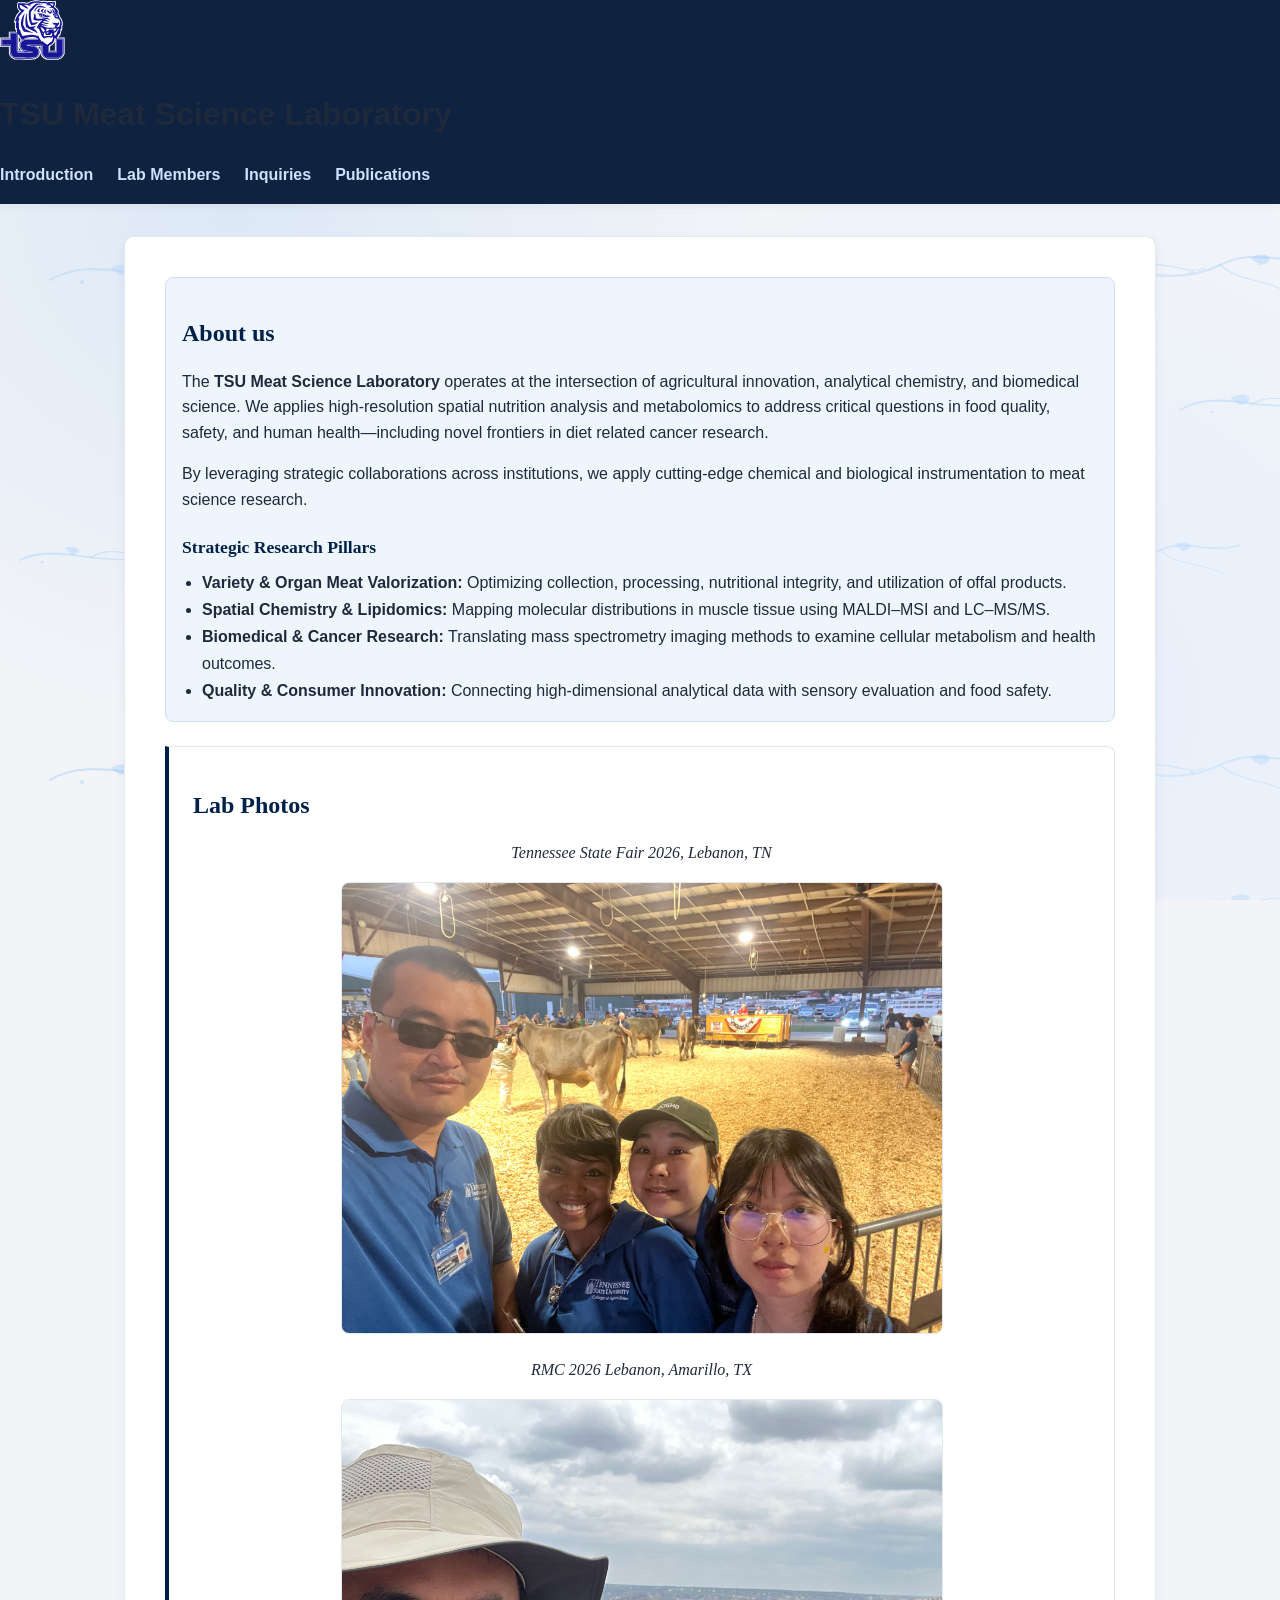
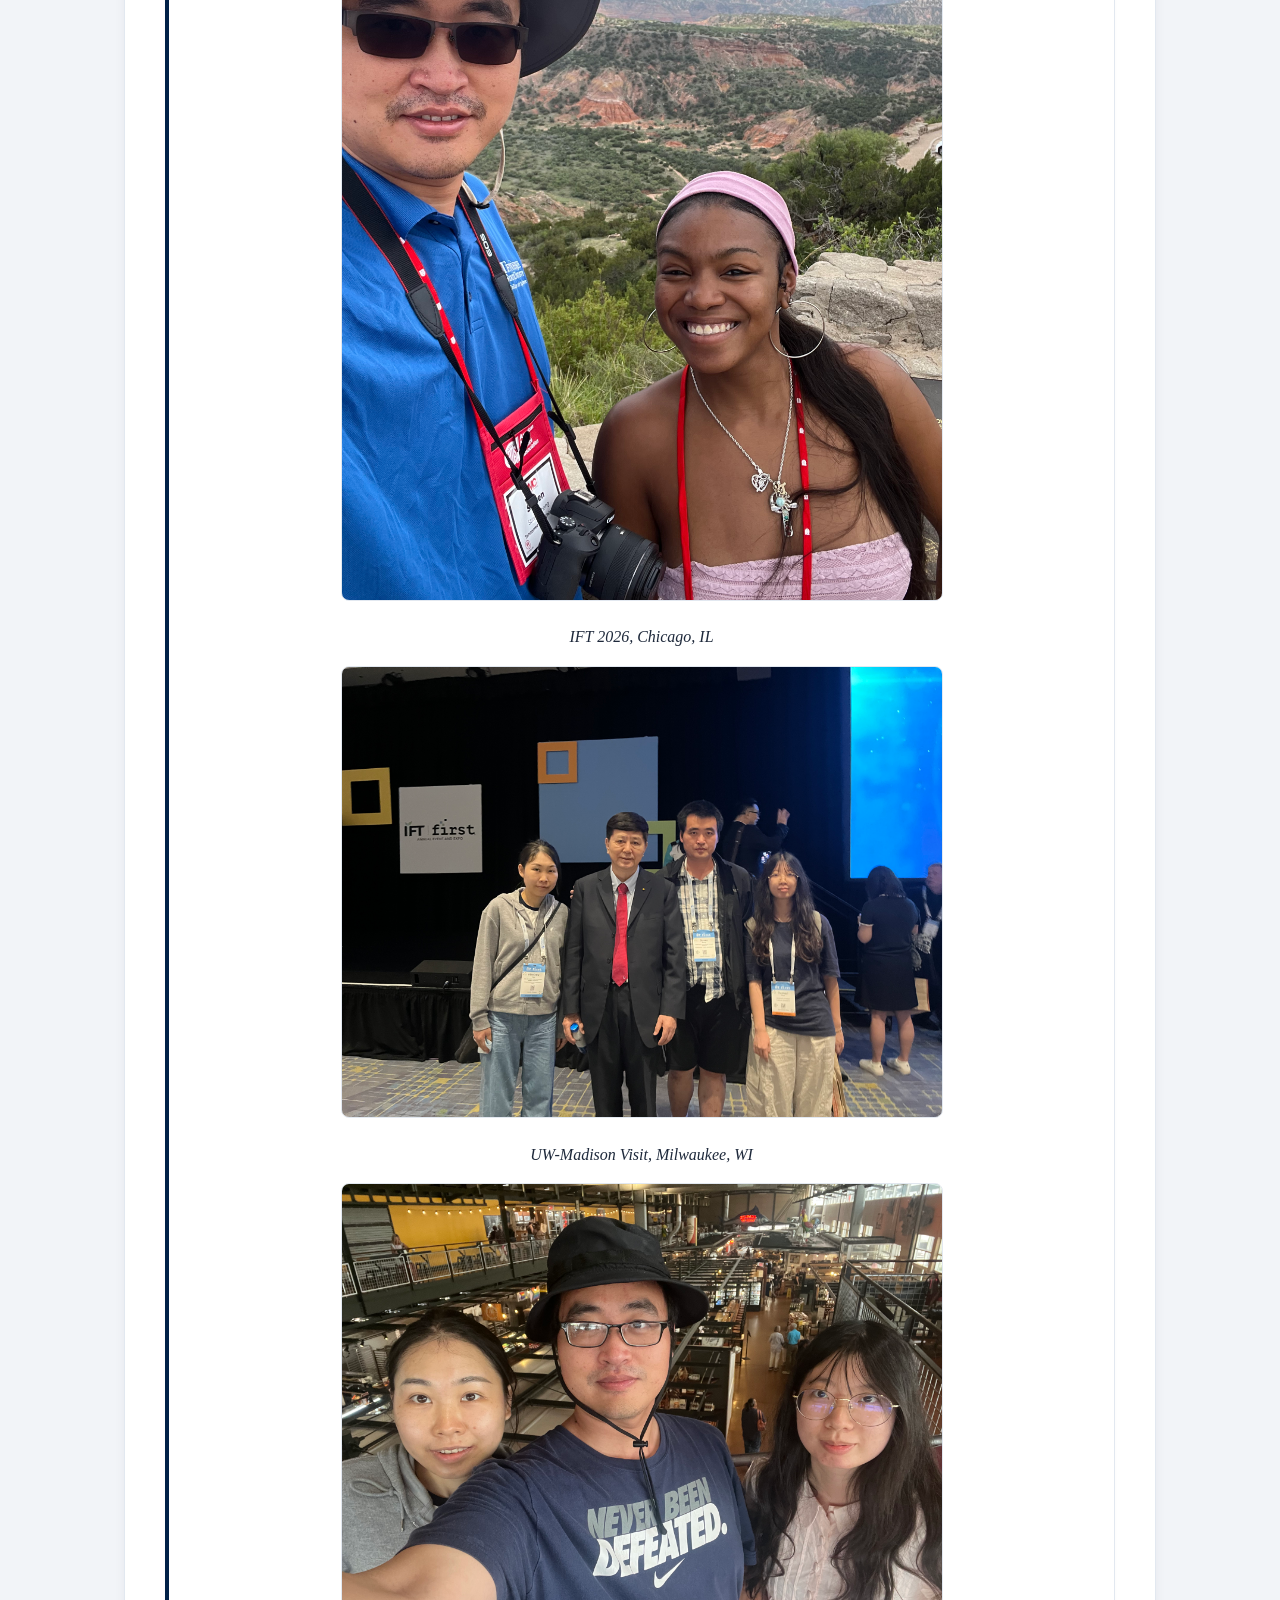
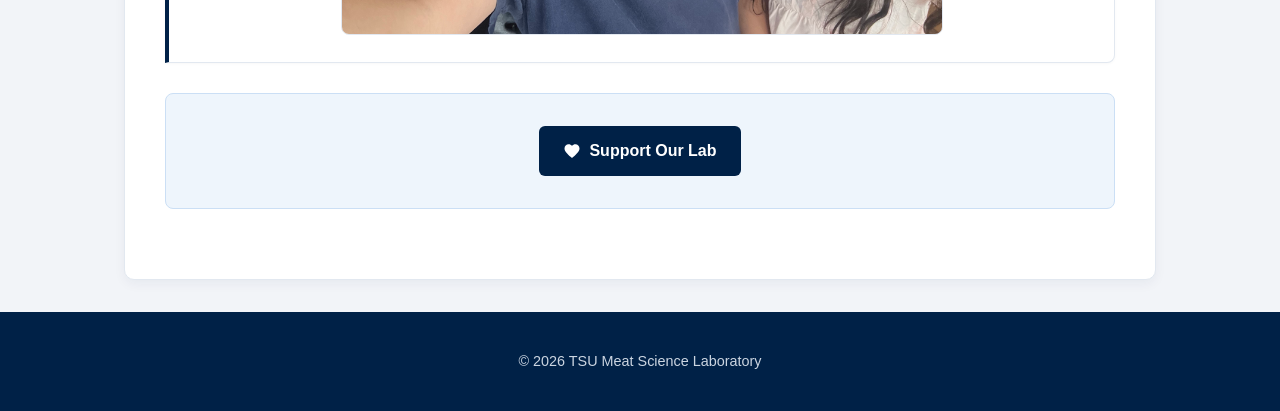
==== index.html @ 27f87abf "Implement dynamic header transparency on scroll Add script for dynamic header transparency on scroll" ====
<!DOCTYPE html>
<script>
  // Dynamic header transparency on scroll
  const header = document.querySelector('header');

  window.addEventListener('scroll', () => {
    if (window.scrollY > 20) {
      header.classList.add('scrolled');
    } else {
      header.classList.remove('scrolled');
    }
  });
</script>

<html lang="en">
<head>
  <meta charset="UTF-8">
  <meta name="viewport" content="width=device-width, initial-scale=1.0">
  <title>TSU Meat Science Laboratory – Introduction</title>
  <link rel="stylesheet" href="style.css">
</head>

<body>
<header>
  <img src="images/Tennessee_State_Athletics_logo.svg" alt="TSU Logo" class="logo">
  <h1>TSU Meat Science Laboratory</h1>
  <nav>
    <ul>
      <li><a href="index.html">Introduction</a></li>
      <li><a href="members.html">Lab Members</a></li>
      <li><a href="inquiry.html">Inquiries</a></li>
      <li><a href="publications.html">Publications</a></li>
    </ul>
  </nav>
</header>

<main>
<section class="member-card">
  <div>
    <h2 style="font-family: Georgia, serif; color: var(--primary-navy); margin-bottom: 0.75rem;">About us</h2>
    <p>
      The <strong>TSU Meat Science Laboratory</strong> operates at the intersection of agricultural innovation, analytical chemistry, and biomedical science. We applies high-resolution spatial nutrition analysis and metabolomics to address critical questions in food quality, safety, and human health—including novel frontiers in diet related cancer research.
    </p>
    <p style="margin-top: 0.8rem;">
      By leveraging strategic collaborations across institutions, we apply cutting-edge chemical and biological instrumentation to meat science research.
    </p>

    <h3 style="font-family: Georgia, serif; color: var(--primary-navy); margin-top: 1.25rem; margin-bottom: 0.5rem; font-size: 1.1rem;">Strategic Research Pillars</h3>
    <ul style="padding-left: 1.25rem; margin: 0; line-height: 1.7; color: var(--text-main);">
      <li><strong>Variety & Organ Meat Valorization:</strong> Optimizing collection, processing, nutritional integrity, and utilization of offal products.</li>
      <li><strong>Spatial Chemistry & Lipidomics:</strong> Mapping molecular distributions in muscle tissue using MALDI–MSI and LC–MS/MS.</li>
      <li><strong>Biomedical & Cancer Research:</strong> Translating mass spectrometry imaging methods to examine cellular metabolism and health outcomes.</li>
      <li><strong>Quality & Consumer Innovation:</strong> Connecting high-dimensional analytical data with sensory evaluation and food safety.</li>
    </ul>
  </div>
</section>

  <section class="publication-card">
    <h2 style="font-family: Georgia, serif; color: var(--primary-navy); margin-bottom: 1rem;">Lab Photos </h2>
    
    <div class="photo-box">
      <p><em>Tennessee State Fair 2026, Lebanon, TN </em></p>
      <img src="images/IMG_5618.jpeg" alt="Lab Photo" class="lab-photo">
    </div>

    <div class="photo-box">
      <p><em>RMC 2026 Lebanon, Amarillo, TX </em></p>
      <img src="images/TX.jpeg" alt="Lab Photo" class="lab-photo">
    </div>

    <div class="photo-box">
      <p><em>IFT 2026, Chicago, IL </em></p>
      <img src="images/IFT2026.jpeg" alt="Lab Photo" class="lab-photo">
    </div>

    <div class="photo-box">
      <p><em>UW-Madison Visit, Milwaukee, WI </em></p>
      <img src="images/Mil.jpeg" alt="Lab Photo" class="lab-photo">
    </div>
  </section>

  <section class="donate-section">
    <a href="https://www.tnstate.edu/foundation/give_new.aspx" class="lab-donate-btn" target="_blank" rel="noopener noreferrer">
      <svg class="donate-icon" xmlns="http://www.w3.org/2000/svg" viewBox="0 0 24 24" width="18" height="18" fill="currentColor" aria-hidden="true">
        <path d="M12 21.35l-1.45-1.32C5.4 15.36 2 12.28 2 8.5 2 5.42 4.42 3 7.5 3c1.74 0 3.41.81 4.5 2.09C13.09 3.81 14.76 3 16.5 3 19.58 3 22 5.42 22 8.5c0 3.78-3.4 6.86-8.55 11.54L12 21.35z"/>
      </svg>
      Support Our Lab
    </a>
  </section>
</main>

<footer>
  <p>&copy; 2026 TSU Meat Science Laboratory</p>
</footer>
</body>
</html>
---- style.css ----
/* ==========================================================================
   TSU Meat Science - Unified Academic Color Palette & Marbled Background
   ========================================================================== */

:root {
  --bg-page: #f2f4f8;             /* Light Gray base */
  --bg-card: #ffffff;             /* Crisp white container/card background */
  --bg-light-blue: #eef5fc;       /* Light blue banner/card accent */
  --border-light-blue: #cbdff5;   /* Light blue border outline */
  
  --primary-navy: #002147;        /* TSU Deep Navy Blue */
  --accent-blue: #1d4ed8;         /* Interactive Academic Blue */
  --text-main: #1e293b;           /* High-contrast charcoal text */
  --text-muted: #64748b;          /* Muted slate text for dates/authors */
  --border-subtle: #e2e8f0;       /* Subtle dividers */
  --shadow-card: 0 4px 12px rgba(0, 33, 71, 0.05);
}

/* --- Global Page Setup with Translucent Blue Meat Marbling Pattern --- */
/* --- Global Page Setup: High-Precision Scientific Meat Marbling (BMS-Style) --- */
body {
  font-family: -apple-system, BlinkMacSystemFont, "Segoe UI", Arial, sans-serif;
  margin: 0;
  color: var(--text-main);
  line-height: 1.6;
  background-color: var(--bg-page);

  /* Layer 1 & 2: Soft ambient tissue glows */
  /* Layer 3: High-resolution feathery intramuscular fat branching & micro-flecks */
  background-image: 
    radial-gradient(circle at 18% 22%, rgba(203, 223, 245, 0.55) 0%, transparent 42%),
    radial-gradient(circle at 82% 78%, rgba(219, 234, 254, 0.50) 0%, transparent 45%),
    url("data:image/svg+xml,%3Csvg xmlns='http://www.w3.org/2000/svg' width='500' height='500' viewBox='0 0 500 500'%3E%3Cdefs%3E%3ClinearGradient id='marb' x1='0%25' y1='0%25' x2='100%25' y2='100%25'%3E%3Cstop offset='0%25' stop-color='rgba(147, 197, 253, 0.40)'/%3E%3Cstop offset='100%25' stop-color='rgba(96, 165, 250, 0.15)'/%3E%3C/linearGradient%3E%3C/defs%3E%3Cg stroke='url(%23marb)' fill='none' stroke-linecap='round' stroke-linejoin='round'%3E%3C!-- Primary Feathery Intramuscular Branches (Parallel to Grain) --%3E%3Cpath d='M20,60 C60,40 110,75 160,50 C185,38 210,55 240,45' stroke-width='1.8'/%3E%3Cpath d='M90,58 C115,42 135,62 150,53' stroke-width='1.1'/%3E%3Cpath d='M160,50 C180,68 205,62 225,75' stroke-width='1.0'/%3E%3Cpath d='M310,120 C350,95 400,130 450,110 C475,100 490,115 510,105' stroke-width='2.0'/%3E%3Cpath d='M370,112 C395,95 420,118 440,108' stroke-width='1.2'/%3E%3Cpath d='M50,280 C100,250 160,295 220,265 C260,245 290,270 330,255' stroke-width='2.2'/%3E%3Cpath d='M130,273 C160,252 185,278 205,268' stroke-width='1.3'/%3E%3Cpath d='M220,265 C245,285 270,278 290,295' stroke-width='1.1'/%3E%3Cpath d='M180,410 C220,385 270,420 320,398 C360,380 395,405 440,390' stroke-width='1.9'/%3E%3Cpath d='M250,405 C278,388 300,410 320,400' stroke-width='1.0'/%3E%3C/g%3E%3C!-- Secondary High-Precision Micro-Flecks & Spatial Lipid Clusters --%3E%3Cg fill='rgba(147, 197, 253, 0.35)'%3E%3Cpath d='M65,48 C78,44 85,52 72,55 Z'/%3E%3Cpath d='M175,44 C190,39 198,48 182,51 Z'/%3E%3Cpath d='M340,108 C358,100 368,112 350,116 Z'/%3E%3Cpath d='M110,268 C128,258 138,272 120,275 Z'/%3E%3Cpath d='M250,258 C268,248 278,262 260,265 Z'/%3E%3Cpath d='M230,398 C248,388 258,402 240,405 Z'/%3E%3Cpath d='M360,392 C378,382 388,396 370,399 Z'/%3E%3C!-- Micro-droplet histology dots --%3E%3Ccircle cx='42' cy='62' r='1.5'/%3E%3Ccircle cx='142' cy='56' r='1.8'/%3E%3Ccircle cx='325' cy='124' r='1.6'/%3E%3Ccircle cx='425' cy='114' r='1.4'/%3E%3Ccircle cx='82' cy='282' r='2.0'/%3E%3Ccircle cx='192' cy='272' r='1.5'/%3E%3Ccircle cx='302' cy='262' r='1.7'/%3E%3Ccircle cx='212' cy='412' r='1.6'/%3E%3Ccircle cx='338' cy='402' r='1.8'/%3E%3C/g%3E%3C/svg%3E");
  background-attachment: fixed;
  background-repeat: repeat;
}

/* --- Header & Navigation --- */
/* --- Apple-Style Translucent Sticky Header --- */
/* --- Apple-Style Dynamic Header --- */
header {
  position: sticky;
  top: 0;
  z-index: 1000;
  
  /* Initial State (At the top): 100% Solid Dark Navy */
  background-color: #0f2240; 
  backdrop-filter: blur(0px);
  -webkit-backdrop-filter: blur(0px);
  border-bottom: 1px solid transparent;
  box-shadow: 0 2px 10px rgba(0, 0, 0, 0.05);

  /* Smooth transition when scrolling up/down */
  transition: background-color 0.35s ease, backdrop-filter 0.35s ease, border-color 0.35s ease, box-shadow 0.35s ease;
}

/* Scrolled State: Translucent Frosted Glass */
header.scrolled {
  background-color: rgba(15, 34, 64, 0.80); /* Translucent navy */
  backdrop-filter: blur(16px) saturate(180%);
  -webkit-backdrop-filter: blur(16px) saturate(180%);
  border-bottom: 1px solid rgba(203, 223, 245, 0.18);
  box-shadow: 0 4px 20px rgba(0, 0, 0, 0.15);
}

/* Optional: Enhances tab contrast over blurred content */
header nav ul li a {
  transition: color 0.2s ease, background-color 0.2s ease;
}

header nav ul li a:hover {
  background-color: rgba(203, 223, 245, 0.15);
  border-radius: 4px;
}

.logo {
  height: 60px;
}

nav ul {
  list-style: none;
  padding: 0;
  margin-top: 0.5rem;
  display: flex;
  gap: 1.5rem;
}

nav a {
  color: #cfe2ff;
  text-decoration: none;
  font-weight: 600;
  transition: color 0.2s ease;
}

nav a:hover {
  color: #ffffff;
  text-decoration: underline;
}

/* --- Main Layout Container --- */
main {
  background: var(--bg-card);
  max-width: 950px;
  margin: 2rem auto;
  padding: 2.5rem;
  border-radius: 10px;
  border: 1px solid var(--border-subtle);
  box-shadow: var(--shadow-card);
}

/* --- Member & Lab Profile Cards --- */
.member-card {
  display: flex;
  gap: 1.2rem;
  margin-bottom: 1.5rem;
  align-items: center;
  padding: 1rem;
  background-color: var(--bg-light-blue);
  border: 1px solid var(--border-light-blue);
  border-radius: 8px;
}

.member-photo {
  width: 120px;
  height: 120px;
  object-fit: cover;
  border-radius: 8px;
  background-color: #cbd5e1;
  border: 2px solid #ffffff;
}

.lab-photo {
  width: 100%;
  max-width: 600px;
  border-radius: 8px;
  border: 1px solid var(--border-subtle);
}

.photo-box {
  text-align: center;
  margin-top: 1rem;
}

/* --- Publication Section Cards --- */
.pub-card {
  display: flex;
  gap: 1rem;
  margin-bottom: 1.5rem;
  align-items: center;
  padding: 1rem;
  background-color: var(--bg-light-blue);
  border: 1px solid var(--border-light-blue);
  border-radius: 8px;
}

.pub-photo {
  width: 120px;
  height: 160px;
  object-fit: cover;
  border-radius: 8px;
  background-color: #cbd5e1;
}

.publication-card {
  margin-bottom: 1.5rem;
  padding: 1.2rem 1.5rem;
  background-color: var(--bg-card);
  border-left: 4px solid var(--primary-navy);
  border-top: 1px solid var(--border-subtle);
  border-right: 1px solid var(--border-subtle);
  border-bottom: 1px solid var(--border-subtle);
  border-radius: 0 8px 8px 0;
  box-shadow: 0 1px 3px rgba(0, 0, 0, 0.03);
  font-family: Georgia, "Times New Roman", Times, serif;
  transition: all 0.2s ease;
}

.publication-card:hover {
  background-color: var(--bg-light-blue);
  border-left-color: var(--accent-blue);
  box-shadow: 0 4px 12px rgba(0, 33, 71, 0.08);
}

.citation {
  margin: 0 0 0.85rem 0;
  color: var(--text-main);
  font-size: 0.98rem;
  line-height: 1.65;
}

.authors {
  font-weight: 600;
  color: var(--primary-navy);
}

.paper-title {
  font-style: italic;
  color: var(--text-main);
}

.venue {
  color: var(--text-muted);
}

/* --- Poster Cards --- */
.poster-card {
  display: flex;
  flex-direction: column;
  background-color: var(--bg-card);
  border: 1px solid var(--border-light-blue);
  border-radius: 8px;
  overflow: hidden;
  box-shadow: var(--shadow-card);
  margin-bottom: 1.5rem;
  transition: transform 0.2s ease, box-shadow 0.2s ease;
}

@media (min-width: 640px) {
  .poster-card {
    flex-direction: row;
    align-items: stretch;
  }
}

.poster-card:hover {
  transform: translateY(-2px);
  box-shadow: 0 8px 16px rgba(0, 33, 71, 0.1);
}

.poster-thumbnail {
  position: relative;
  width: 100%;
  background-color: var(--primary-navy);
  overflow: hidden;
}

@media (min-width: 640px) {
  .poster-thumbnail {
    width: 210px;
    min-width: 210px;
  }
}

.poster-thumbnail img {
  width: 100%;
  height: 100%;
  object-fit: cover;
  display: block;
  transition: transform 0.3s ease, opacity 0.3s ease;
}

.poster-card:hover .poster-thumbnail img {
  transform: scale(1.03);
  opacity: 0.85;
}

.poster-overlay {
  position: absolute;
  inset: 0;
  display: flex;
  align-items: center;
  justify-content: center;
  background: rgba(0, 33, 71, 0.65);
  opacity: 0;
  text-decoration: none;
  transition: opacity 0.2s ease;
}

.poster-thumbnail:hover .poster-overlay {
  opacity: 1;
}

.overlay-text {
  color: #ffffff;
  font-size: 0.8rem;
  font-weight: 600;
  padding: 0.35rem 0.75rem;
  background: rgba(255, 255, 255, 0.15);
  border: 1px solid rgba(255, 255, 255, 0.3);
  border-radius: 4px;
  backdrop-filter: blur(4px);
}

.poster-content {
  padding: 1.2rem 1.4rem;
  display: flex;
  flex-direction: column;
  justify-content: space-between;
  flex: 1;
}

.poster-meta {
  display: flex;
  align-items: center;
  gap: 0.5rem;
  margin-bottom: 0.5rem;
}

.poster-tag {
  background-color: var(--bg-light-blue);
  color: var(--accent-blue);
  font-size: 0.7rem;
  font-weight: 700;
  text-transform: uppercase;
  letter-spacing: 0.04em;
  padding: 0.15rem 0.45rem;
  border-radius: 4px;
  border: 1px solid var(--border-light-blue);
}

.session-badge {
  background-color: #f1f5f9;
  color: var(--text-muted);
  font-size: 0.7rem;
  font-weight: 600;
  padding: 0.15rem 0.45rem;
  border-radius: 4px;
}

.poster-title {
  margin: 0 0 0.4rem 0;
  font-family: Georgia, "Times New Roman", Times, serif;
  font-size: 1.1rem;
  line-height: 1.35;
  color: var(--primary-navy);
}

.poster-authors {
  margin: 0 0 0.3rem 0;
  font-size: 0.88rem;
  color: var(--text-muted);
}

.highlight-author {
  color: var(--primary-navy);
  font-weight: 600;
}

.poster-venue {
  margin: 0 0 1rem 0;
  font-size: 0.83rem;
  color: var(--text-muted);
}

/* --- Action Buttons Toolbar --- */
.poster-actions,
.pub-actions {
  display: flex;
  flex-wrap: wrap;
  gap: 0.5rem;
  align-items: center;
  margin-top: auto;
}

.poster-btn,
.pub-badge {
  display: inline-flex;
  align-items: center;
  gap: 0.35rem;
  font-size: 0.78rem;
  font-weight: 600;
  text-decoration: none;
  padding: 0.3rem 0.65rem;
  border-radius: 4px;
  transition: all 0.15s ease-in-out;
}

.badge-icon {
  width: 14px;
  height: 14px;
}

/* Badge & Button Color Schemes */
.poster-btn.primary,
.pub-badge.poster {
  background-color: var(--bg-light-blue);
  color: var(--primary-navy);
  border: 1px solid var(--border-light-blue);
}

.poster-btn.primary:hover,
.pub-badge.poster:hover {
  background-color: var(--primary-navy);
  color: #ffffff;
  border-color: var(--primary-navy);
}

.pub-badge.pdf {
  background-color: #fef2f2;
  color: #b91c1c;
  border: 1px solid #fca5a5;
}

.pub-badge.pdf:hover {
  background-color: #b91c1c;
  color: #ffffff;
}

.poster-btn.outline,
.pub-badge.doi {
  background-color: #eff6ff;
  color: #1d4ed8;
  border: 1px solid #bfdbfe;
}

.poster-btn.outline:hover,
.pub-badge.doi:hover {
  background-color: #1d4ed8;
  color: #ffffff;
}

.pub-badge.slides {
  background-color: #faf5ff;
  color: #6b21a8;
  border: 1px solid #e9d5ff;
}

.pub-badge.slides:hover {
  background-color: #6b21a8;
  color: #ffffff;
}

.poster-btn.secondary {
  background-color: #f1f5f9;
  color: #334155;
  border: 1px solid #cbd5e1;
}

.poster-btn.secondary:hover {
  background-color: #e2e8f0;
  color: var(--primary-navy);
}

/* --- Callout & Donate Section --- */
.donate-section {
  text-align: center;
  margin: 30px 0;
  padding: 2rem;
  background-color: var(--bg-light-blue);
  border-radius: 8px;
  border: 1px solid var(--border-light-blue);
}

.lab-donate-btn {
  display: inline-flex;
  align-items: center;
  justify-content: center;
  gap: 8px;
  padding: 12px 24px;
  background-color: var(--primary-navy);
  color: #ffffff;
  text-decoration: none;
  font-weight: bold;
  border-radius: 6px;
  transition: background-color 0.2s ease;
}

.lab-donate-btn:hover {
  background-color: #001530;
}

/* --- Footer --- */
footer {
  text-align: center;
  padding: 1.5rem;
  background-color: var(--primary-navy);
  color: #cbd5e1;
  font-size: 0.9rem;
  margin-top: 2rem;
}
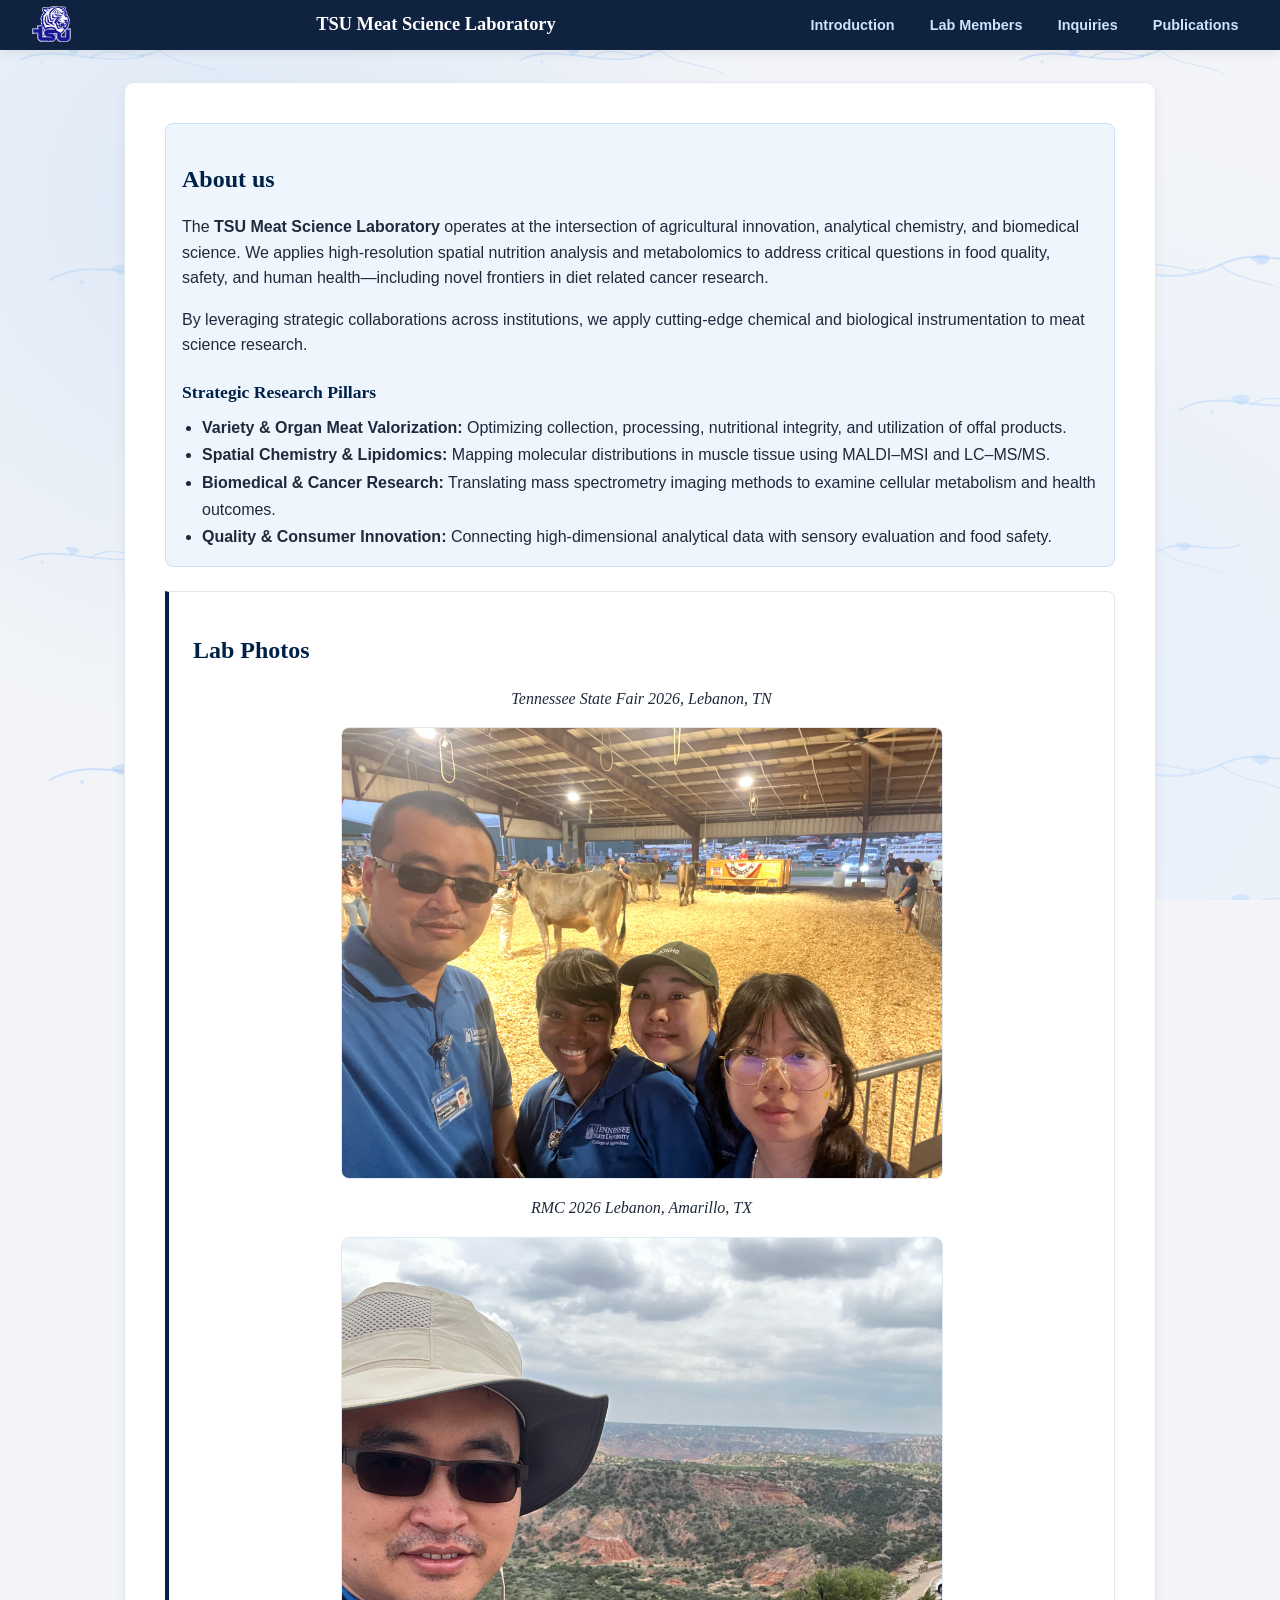
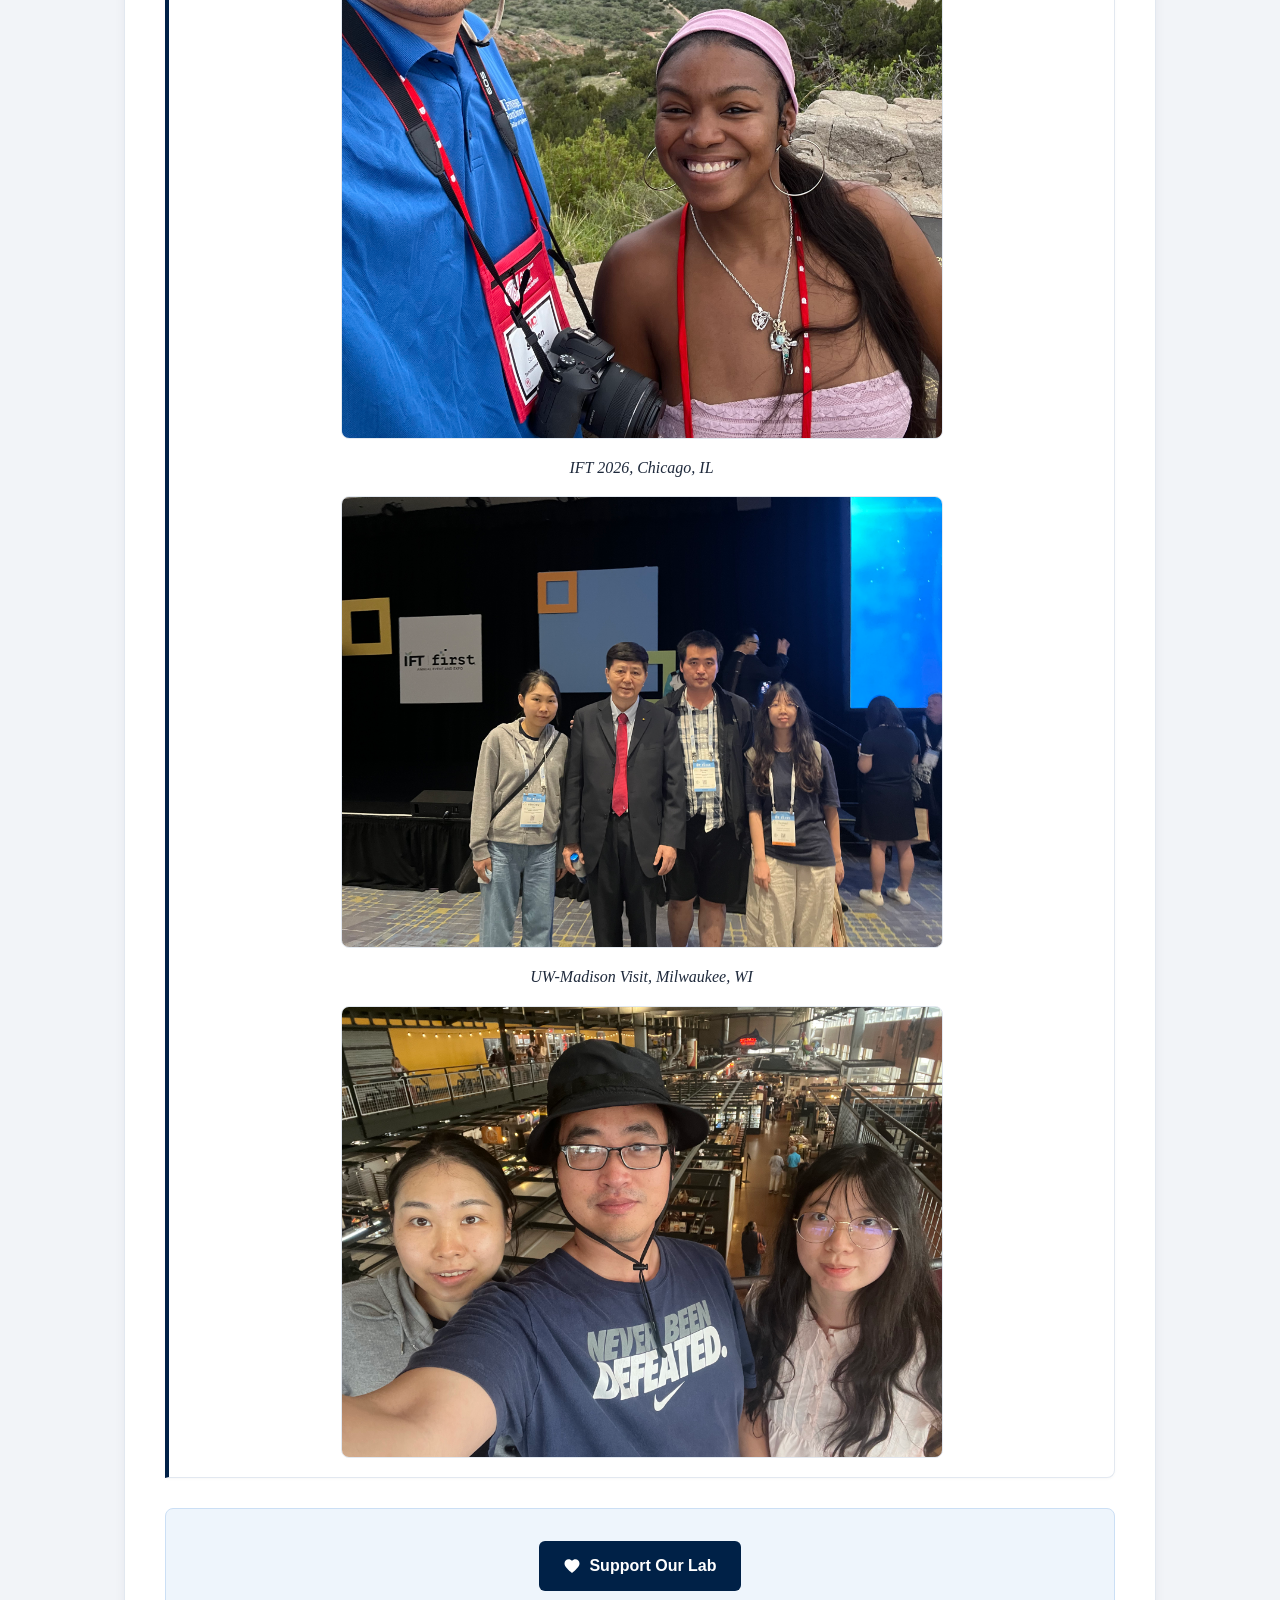
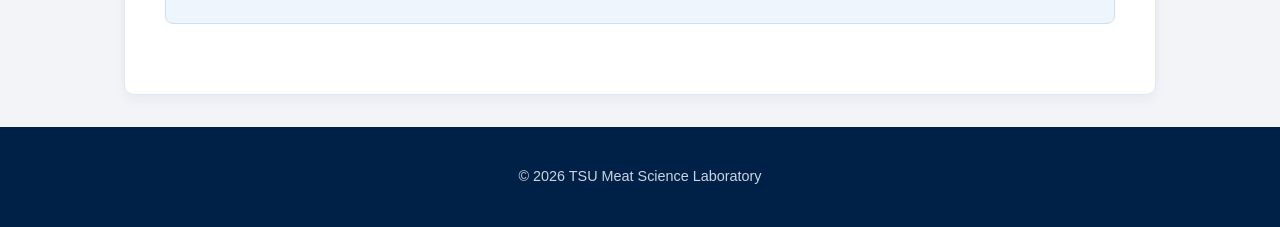
==== commit c0bf2c4b: "Improve header transparency on scroll Refactor scroll event handling for header transparency." ====
--- a/index.html
+++ b/index.html
@@ -1,16 +1,21 @@
-<!DOCTYPE html>
 <script>
-  // Dynamic header transparency on scroll
-  const header = document.querySelector('header');
+  document.addEventListener('DOMContentLoaded', () => {
+    const header = document.querySelector('header');
 
-  window.addEventListener('scroll', () => {
-    if (window.scrollY > 20) {
-      header.classList.add('scrolled');
-    } else {
-      header.classList.remove('scrolled');
+    function checkScroll() {
+      if (window.scrollY > 15) {
+        header.classList.add('scrolled');
+      } else {
+        header.classList.remove('scrolled');
+      }
     }
+
+    checkScroll();
+    window.addEventListener('scroll', checkScroll, { passive: true });
   });
 </script>
+
+<!DOCTYPE html>
 
 <html lang="en">
 <head>
--- a/style.css
+++ b/style.css
@@ -3,20 +3,19 @@
    ========================================================================== */
 
 :root {
-  --bg-page: #f2f4f8;             /* Light Gray base */
-  --bg-card: #ffffff;             /* Crisp white container/card background */
-  --bg-light-blue: #eef5fc;       /* Light blue banner/card accent */
-  --border-light-blue: #cbdff5;   /* Light blue border outline */
+  --bg-page: #f2f4f8;              /* Light Gray base */
+  --bg-card: #ffffff;              /* Crisp white container/card background */
+  --bg-light-blue: #eef5fc;        /* Light blue banner/card accent */
+  --border-light-blue: #cbdff5;    /* Light blue border outline */
   
-  --primary-navy: #002147;        /* TSU Deep Navy Blue */
-  --accent-blue: #1d4ed8;         /* Interactive Academic Blue */
-  --text-main: #1e293b;           /* High-contrast charcoal text */
-  --text-muted: #64748b;          /* Muted slate text for dates/authors */
-  --border-subtle: #e2e8f0;       /* Subtle dividers */
+  --primary-navy: #002147;         /* TSU Deep Navy Blue */
+  --accent-blue: #1d4ed8;          /* Interactive Academic Blue */
+  --text-main: #1e293b;            /* High-contrast charcoal text */
+  --text-muted: #64748b;           /* Muted slate text for dates/authors */
+  --border-subtle: #e2e8f0;        /* Subtle dividers */
   --shadow-card: 0 4px 12px rgba(0, 33, 71, 0.05);
 }
 
-/* --- Global Page Setup with Translucent Blue Meat Marbling Pattern --- */
 /* --- Global Page Setup: High-Precision Scientific Meat Marbling (BMS-Style) --- */
 body {
   font-family: -apple-system, BlinkMacSystemFont, "Segoe UI", Arial, sans-serif;
@@ -30,71 +29,82 @@
   background-image: 
     radial-gradient(circle at 18% 22%, rgba(203, 223, 245, 0.55) 0%, transparent 42%),
     radial-gradient(circle at 82% 78%, rgba(219, 234, 254, 0.50) 0%, transparent 45%),
-    url("data:image/svg+xml,%3Csvg xmlns='http://www.w3.org/2000/svg' width='500' height='500' viewBox='0 0 500 500'%3E%3Cdefs%3E%3ClinearGradient id='marb' x1='0%25' y1='0%25' x2='100%25' y2='100%25'%3E%3Cstop offset='0%25' stop-color='rgba(147, 197, 253, 0.40)'/%3E%3Cstop offset='100%25' stop-color='rgba(96, 165, 250, 0.15)'/%3E%3C/linearGradient%3E%3C/defs%3E%3Cg stroke='url(%23marb)' fill='none' stroke-linecap='round' stroke-linejoin='round'%3E%3C!-- Primary Feathery Intramuscular Branches (Parallel to Grain) --%3E%3Cpath d='M20,60 C60,40 110,75 160,50 C185,38 210,55 240,45' stroke-width='1.8'/%3E%3Cpath d='M90,58 C115,42 135,62 150,53' stroke-width='1.1'/%3E%3Cpath d='M160,50 C180,68 205,62 225,75' stroke-width='1.0'/%3E%3Cpath d='M310,120 C350,95 400,130 450,110 C475,100 490,115 510,105' stroke-width='2.0'/%3E%3Cpath d='M370,112 C395,95 420,118 440,108' stroke-width='1.2'/%3E%3Cpath d='M50,280 C100,250 160,295 220,265 C260,245 290,270 330,255' stroke-width='2.2'/%3E%3Cpath d='M130,273 C160,252 185,278 205,268' stroke-width='1.3'/%3E%3Cpath d='M220,265 C245,285 270,278 290,295' stroke-width='1.1'/%3E%3Cpath d='M180,410 C220,385 270,420 320,398 C360,380 395,405 440,390' stroke-width='1.9'/%3E%3Cpath d='M250,405 C278,388 300,410 320,400' stroke-width='1.0'/%3E%3C/g%3E%3C!-- Secondary High-Precision Micro-Flecks & Spatial Lipid Clusters --%3E%3Cg fill='rgba(147, 197, 253, 0.35)'%3E%3Cpath d='M65,48 C78,44 85,52 72,55 Z'/%3E%3Cpath d='M175,44 C190,39 198,48 182,51 Z'/%3E%3Cpath d='M340,108 C358,100 368,112 350,116 Z'/%3E%3Cpath d='M110,268 C128,258 138,272 120,275 Z'/%3E%3Cpath d='M250,258 C268,248 278,262 260,265 Z'/%3E%3Cpath d='M230,398 C248,388 258,402 240,405 Z'/%3E%3Cpath d='M360,392 C378,382 388,396 370,399 Z'/%3E%3C!-- Micro-droplet histology dots --%3E%3Ccircle cx='42' cy='62' r='1.5'/%3E%3Ccircle cx='142' cy='56' r='1.8'/%3E%3Ccircle cx='325' cy='124' r='1.6'/%3E%3Ccircle cx='425' cy='114' r='1.4'/%3E%3Ccircle cx='82' cy='282' r='2.0'/%3E%3Ccircle cx='192' cy='272' r='1.5'/%3E%3Ccircle cx='302' cy='262' r='1.7'/%3E%3Ccircle cx='212' cy='412' r='1.6'/%3E%3Ccircle cx='338' cy='402' r='1.8'/%3E%3C/g%3E%3C/svg%3E");
+    url("data:image/svg+xml,%3Csvg xmlns='http://www.w3.org/2000/svg' width='500' height='500' viewBox='0 0 500 500'%3E%3Cdefs%3E%3ClinearGradient id='marb' x1='0%25' y1='0%25' x2='100%25' y2='100%25'%3E%3Cstop offset='0%25' stop-color='rgba(147, 197, 253, 0.40)'/%3E%3Cstop offset='100%25' stop-color='rgba(96, 165, 250, 0.15)'/%3E%3C/linearGradient%3E%3C/defs%3E%3Cg stroke='url(%23marb)' fill='none' stroke-linecap='round' stroke-linejoin='round'%3E%3Cpath d='M20,60 C60,40 110,75 160,50 C185,38 210,55 240,45' stroke-width='1.8'/%3E%3Cpath d='M90,58 C115,42 135,62 150,53' stroke-width='1.1'/%3E%3Cpath d='M160,50 C180,68 205,62 225,75' stroke-width='1.0'/%3E%3Cpath d='M310,120 C350,95 400,130 450,110 C475,100 490,115 510,105' stroke-width='2.0'/%3E%3Cpath d='M370,112 C395,95 420,118 440,108' stroke-width='1.2'/%3E%3Cpath d='M50,280 C100,250 160,295 220,265 C260,245 290,270 330,255' stroke-width='2.2'/%3E%3Cpath d='M130,273 C160,252 185,278 205,268' stroke-width='1.3'/%3E%3Cpath d='M220,265 C245,285 270,278 290,295' stroke-width='1.1'/%3E%3Cpath d='M180,410 C220,385 270,420 320,398 C360,380 395,405 440,390' stroke-width='1.9'/%3E%3Cpath d='M250,405 C278,388 300,410 320,400' stroke-width='1.0'/%3E%3C/g%3E%3Cg fill='rgba(147, 197, 253, 0.35)'%3E%3Cpath d='M65,48 C78,44 85,52 72,55 Z'/%3E%3Cpath d='M175,44 C190,39 198,48 182,51 Z'/%3E%3Cpath d='M340,108 C358,100 368,112 350,116 Z'/%3E%3Cpath d='M110,268 C128,258 138,272 120,275 Z'/%3E%3Cpath d='M250,258 C268,248 278,262 260,265 Z'/%3E%3Cpath d='M230,398 C248,388 258,402 240,405 Z'/%3E%3Cpath d='M360,392 C378,382 388,396 370,399 Z'/%3E%3Ccircle cx='42' cy='62' r='1.5'/%3E%3Ccircle cx='142' cy='56' r='1.8'/%3E%3Ccircle cx='325' cy='124' r='1.6'/%3E%3Ccircle cx='425' cy='114' r='1.4'/%3E%3Ccircle cx='82' cy='282' r='2.0'/%3E%3Ccircle cx='192' cy='272' r='1.5'/%3E%3Ccircle cx='302' cy='262' r='1.7'/%3E%3Ccircle cx='212' cy='412' r='1.6'/%3E%3Ccircle cx='338' cy='402' r='1.8'/%3E%3C/g%3E%3C/svg%3E");
   background-attachment: fixed;
   background-repeat: repeat;
 }
 
-/* --- Header & Navigation --- */
-/* --- Apple-Style Translucent Sticky Header --- */
-/* --- Apple-Style Dynamic Header --- */
+/* --- Compact Apple-Style Sticky Header --- */
 header {
   position: sticky;
   top: 0;
   z-index: 1000;
+  display: flex;
+  align-items: center;
+  justify-content: space-between;
+  padding: 0.4rem 2rem;
   
-  /* Initial State (At the top): 100% Solid Dark Navy */
+  /* Solid Navy At Top */
   background-color: #0f2240; 
   backdrop-filter: blur(0px);
   -webkit-backdrop-filter: blur(0px);
   border-bottom: 1px solid transparent;
-  box-shadow: 0 2px 10px rgba(0, 0, 0, 0.05);
-
-  /* Smooth transition when scrolling up/down */
-  transition: background-color 0.35s ease, backdrop-filter 0.35s ease, border-color 0.35s ease, box-shadow 0.35s ease;
-}
-
-/* Scrolled State: Translucent Frosted Glass */
+  box-shadow: 0 2px 10px rgba(0, 0, 0, 0.08);
+
+  transition: all 0.3s ease;
+}
+
+/* Translucent Glass When Scrolled */
 header.scrolled {
-  background-color: rgba(15, 34, 64, 0.80); /* Translucent navy */
-  backdrop-filter: blur(16px) saturate(180%);
-  -webkit-backdrop-filter: blur(16px) saturate(180%);
-  border-bottom: 1px solid rgba(203, 223, 245, 0.18);
-  box-shadow: 0 4px 20px rgba(0, 0, 0, 0.15);
-}
-
-/* Optional: Enhances tab contrast over blurred content */
-header nav ul li a {
-  transition: color 0.2s ease, background-color 0.2s ease;
-}
-
-header nav ul li a:hover {
-  background-color: rgba(203, 223, 245, 0.15);
-  border-radius: 4px;
+  background-color: rgba(15, 34, 64, 0.80) !important;
+  backdrop-filter: blur(16px) saturate(180%) !important;
+  -webkit-backdrop-filter: blur(16px) saturate(180%) !important;
+  border-bottom: 1px solid rgba(203, 223, 245, 0.2) !important;
+  box-shadow: 0 4px 20px rgba(0, 0, 0, 0.15) !important;
+  padding: 0.3rem 2rem;
 }
 
 .logo {
-  height: 60px;
+  height: 36px;
+  width: auto;
+  transition: height 0.3s ease;
+}
+
+header.scrolled .logo {
+  height: 30px;
+}
+
+header h1 {
+  font-size: 1.15rem;
+  color: #ffffff;
+  margin: 0;
+  font-family: Georgia, serif;
+  white-space: nowrap;
 }
 
 nav ul {
   list-style: none;
   padding: 0;
-  margin-top: 0.5rem;
-  display: flex;
-  gap: 1.5rem;
+  margin: 0;
+  display: flex;
+  align-items: center;
+  gap: 1rem;
 }
 
 nav a {
   color: #cfe2ff;
   text-decoration: none;
   font-weight: 600;
-  transition: color 0.2s ease;
-}
-
-nav a:hover {
-  color: #ffffff;
-  text-decoration: underline;
+  font-size: 0.9rem;
+  padding: 0.25rem 0.6rem;
+  border-radius: 4px;
+  transition: all 0.2s ease;
+}
+
+nav a:hover,
+nav a.active {
+  color: #ffffff;
+  background-color: rgba(203, 223, 245, 0.2);
 }
 
 /* --- Main Layout Container --- */
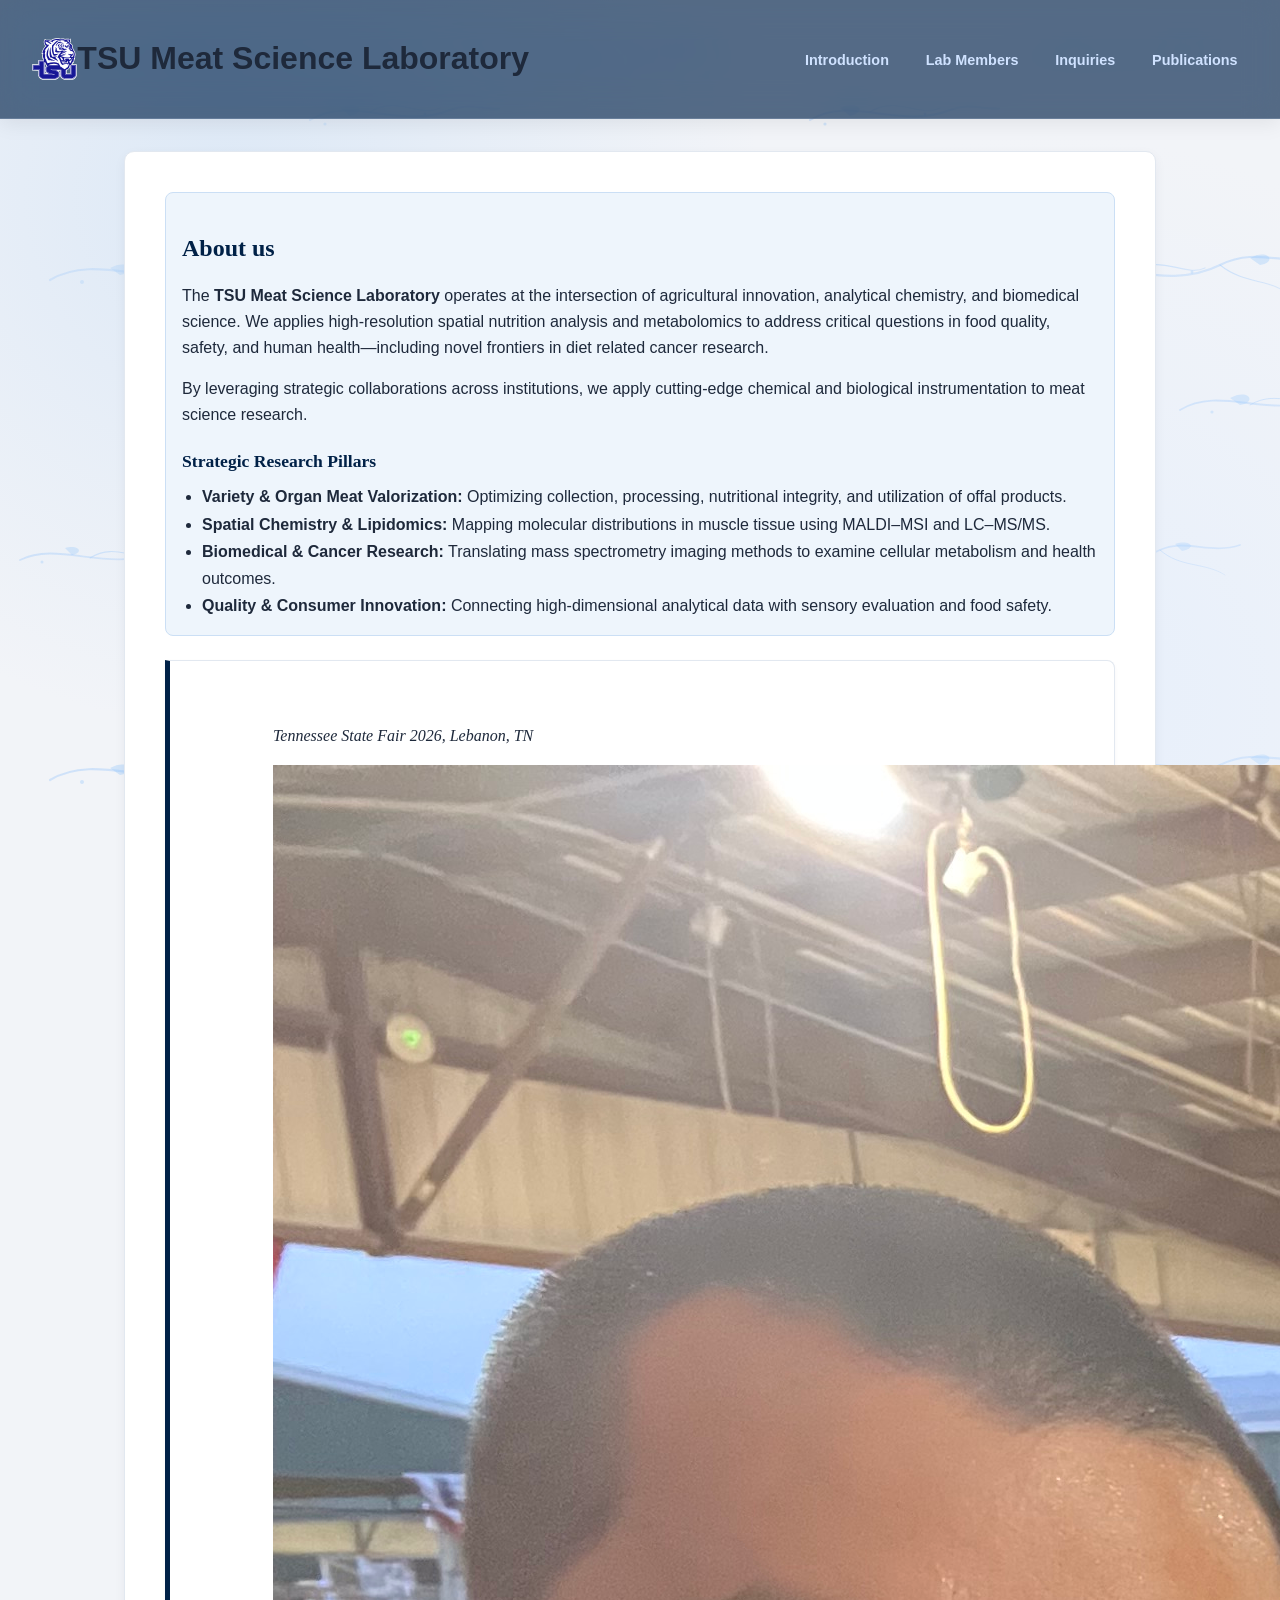
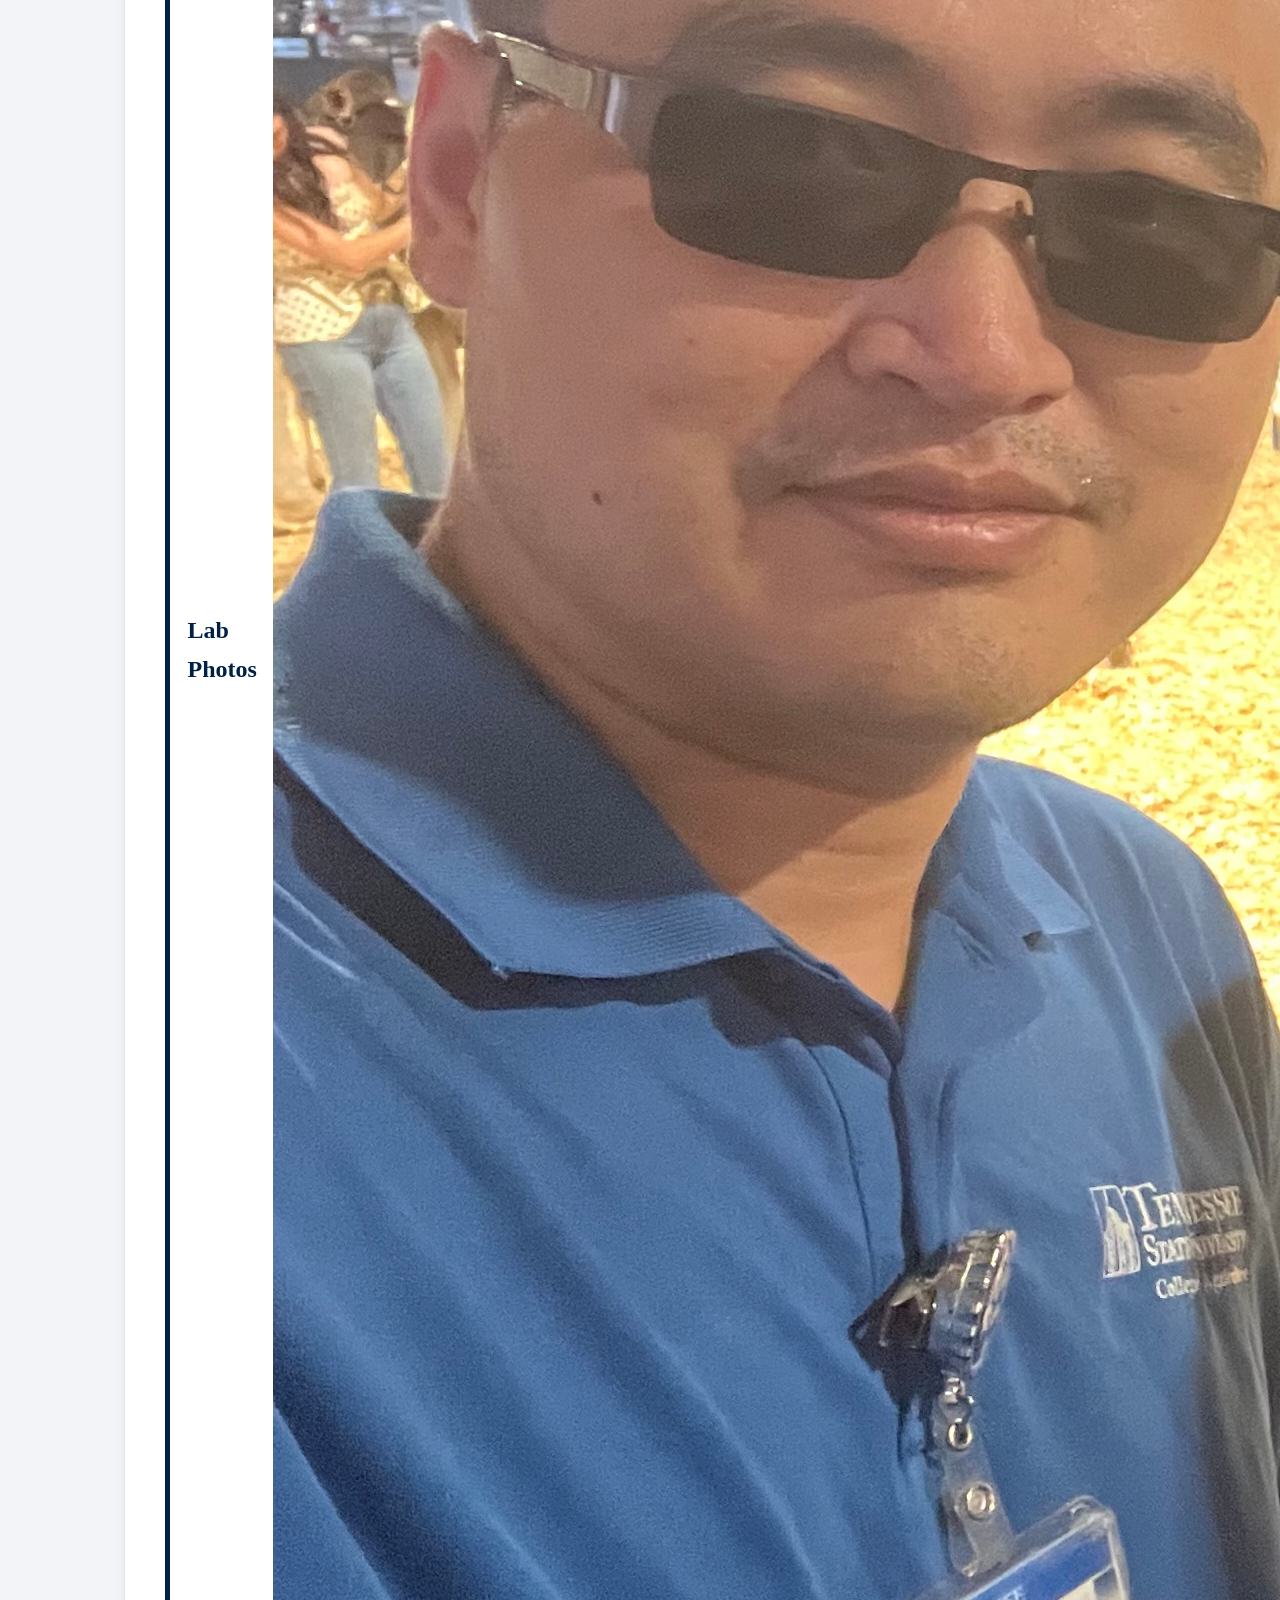
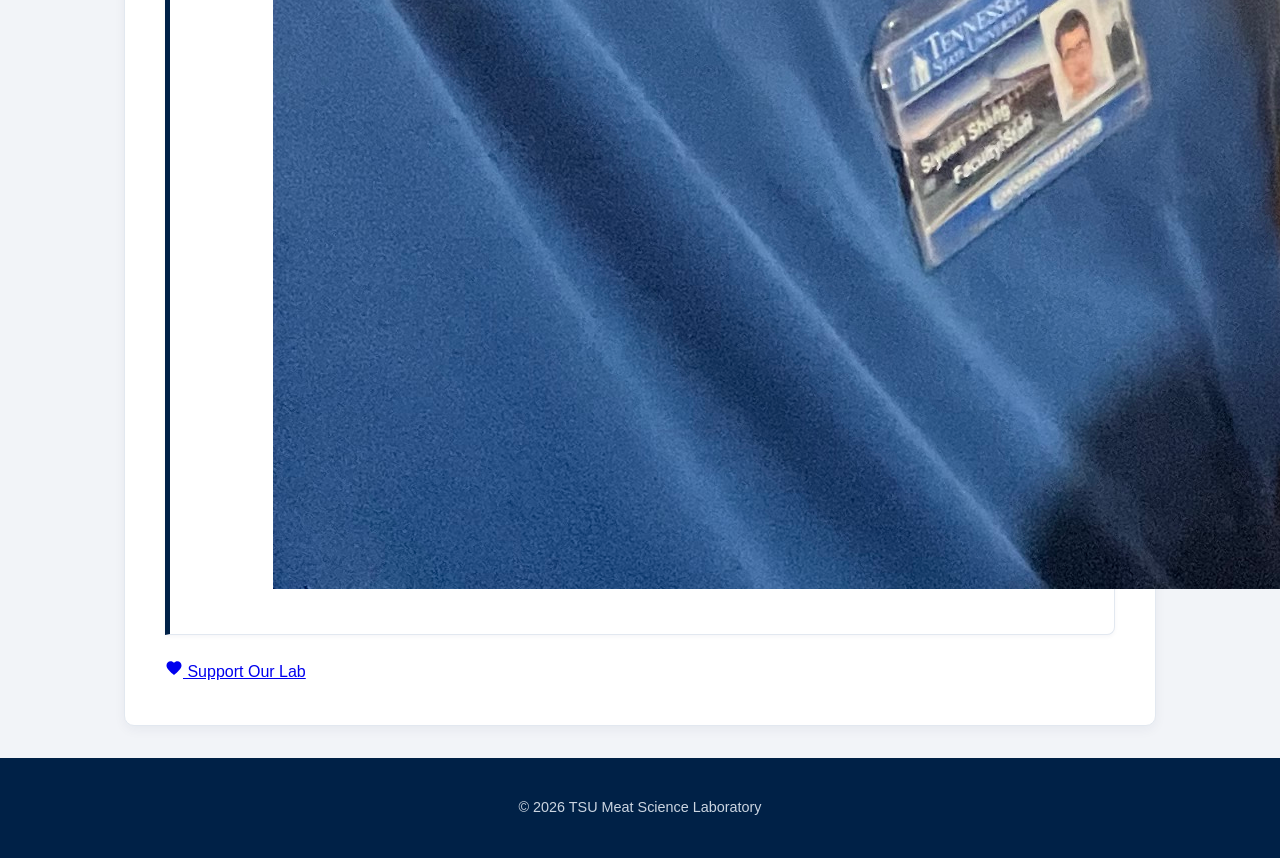
==== commit f201dbe3: "Update scroll event listener for header element" ====
--- a/index.html
+++ b/index.html
@@ -1,17 +1,11 @@
 <script>
-  document.addEventListener('DOMContentLoaded', () => {
-    const header = document.querySelector('header');
-
-    function checkScroll() {
-      if (window.scrollY > 15) {
-        header.classList.add('scrolled');
-      } else {
-        header.classList.remove('scrolled');
-      }
+  window.addEventListener('scroll', function() {
+    const header = document.getElementById('main-header');
+    if (window.scrollY > 20) {
+      header.classList.add('scrolled');
+    } else {
+      header.classList.remove('scrolled');
     }
-
-    checkScroll();
-    window.addEventListener('scroll', checkScroll, { passive: true });
   });
 </script>
 
--- a/style.css
+++ b/style.css
@@ -3,29 +3,26 @@
    ========================================================================== */
 
 :root {
-  --bg-page: #f2f4f8;              /* Light Gray base */
-  --bg-card: #ffffff;              /* Crisp white container/card background */
-  --bg-light-blue: #eef5fc;        /* Light blue banner/card accent */
-  --border-light-blue: #cbdff5;    /* Light blue border outline */
-  
-  --primary-navy: #002147;         /* TSU Deep Navy Blue */
-  --accent-blue: #1d4ed8;          /* Interactive Academic Blue */
-  --text-main: #1e293b;            /* High-contrast charcoal text */
-  --text-muted: #64748b;           /* Muted slate text for dates/authors */
-  --border-subtle: #e2e8f0;        /* Subtle dividers */
+  --bg-page: #f2f4f8;           /* Light Gray base */
+  --bg-card: #ffffff;           /* Crisp white container/card background */
+  --bg-light-blue: #eef5fc;     /* Light blue banner/card accent */
+  --border-light-blue: #cbdff5;/* Light blue border outline */
+  
+  --primary-navy: #002147;     /* TSU Deep Navy Blue */
+  --accent-blue: #1d4ed8;       /* Interactive Academic Blue */
+  --text-main: #1e293b;        /* High-contrast charcoal text */
+  --text-muted: #64748b;       /* Muted slate text for dates/authors */
+  --border-subtle: #e2e8f0;    /* Subtle dividers */
   --shadow-card: 0 4px 12px rgba(0, 33, 71, 0.05);
 }
 
-/* --- Global Page Setup: High-Precision Scientific Meat Marbling (BMS-Style) --- */
+/* --- Global Page Setup --- */
 body {
   font-family: -apple-system, BlinkMacSystemFont, "Segoe UI", Arial, sans-serif;
   margin: 0;
   color: var(--text-main);
   line-height: 1.6;
   background-color: var(--bg-page);
-
-  /* Layer 1 & 2: Soft ambient tissue glows */
-  /* Layer 3: High-resolution feathery intramuscular fat branching & micro-flecks */
   background-image: 
     radial-gradient(circle at 18% 22%, rgba(203, 223, 245, 0.55) 0%, transparent 42%),
     radial-gradient(circle at 82% 78%, rgba(219, 234, 254, 0.50) 0%, transparent 45%),
@@ -34,52 +31,66 @@
   background-repeat: repeat;
 }
 
-/* --- Compact Apple-Style Sticky Header --- */
+/* --- Sticky Dynamic Header (Single Horizontal Line Layout) --- */
 header {
   position: sticky;
   top: 0;
   z-index: 1000;
+  
+  /* Initial State at Top of Page: Semi-Transparent Dark Blue */
+  background-color: rgba(0, 33, 71, 0.65); 
+  backdrop-filter: blur(16px) saturate(180%);
+  -webkit-backdrop-filter: blur(16px) saturate(180%);
+  border-bottom: 1px solid rgba(203, 223, 245, 0.18);
+  box-shadow: 0 4px 20px rgba(0, 0, 0, 0.08);
+  
+  /* Smooth scroll transition */
+  transition: background-color 0.3s ease, padding 0.3s ease, box-shadow 0.3s ease;
+  
+  /* Force Logo, Title, and Nav onto ONE SINGLE LINE */
   display: flex;
   align-items: center;
   justify-content: space-between;
-  padding: 0.4rem 2rem;
-  
-  /* Solid Navy At Top */
-  background-color: #0f2240; 
-  backdrop-filter: blur(0px);
-  -webkit-backdrop-filter: blur(0px);
-  border-bottom: 1px solid transparent;
-  box-shadow: 0 2px 10px rgba(0, 0, 0, 0.08);
-
-  transition: all 0.3s ease;
-}
-
-/* Translucent Glass When Scrolled */
+  padding: 0.75rem 2rem;
+  flex-wrap: nowrap;
+}
+
+/* Scrolled Down State (Triggered by Scroll Listener) */
 header.scrolled {
-  background-color: rgba(15, 34, 64, 0.80) !important;
-  backdrop-filter: blur(16px) saturate(180%) !important;
-  -webkit-backdrop-filter: blur(16px) saturate(180%) !important;
-  border-bottom: 1px solid rgba(203, 223, 245, 0.2) !important;
-  box-shadow: 0 4px 20px rgba(0, 0, 0, 0.15) !important;
-  padding: 0.3rem 2rem;
+  background-color: rgba(0, 33, 71, 0.96); /* Solid Dark Blue on Scroll */
+  padding: 0.5rem 2rem;
+  box-shadow: 0 4px 20px rgba(0, 0, 0, 0.25);
+}
+
+/* Brand container for Logo + Laboratory Name on the SAME LINE */
+.header-brand {
+  display: flex;
+  align-items: center;
+  gap: 0.85rem;
+  flex-shrink: 0;
 }
 
 .logo {
-  height: 36px;
+  height: 42px;
   width: auto;
-  transition: height 0.3s ease;
-}
-
-header.scrolled .logo {
-  height: 30px;
-}
-
-header h1 {
+  display: block;
+  object-fit: contain;
+}
+
+.brand-title {
+  color: #ffffff;
   font-size: 1.15rem;
-  color: #ffffff;
+  font-weight: 700;
+  letter-spacing: 0.01em;
   margin: 0;
-  font-family: Georgia, serif;
-  white-space: nowrap;
+  padding: 0;
+  white-space: nowrap; /* Prevents text wrapping */
+  line-height: 1;
+}
+
+/* Navigation Menu */
+header nav {
+  margin-left: auto;
 }
 
 nav ul {
@@ -91,20 +102,20 @@
   gap: 1rem;
 }
 
-nav a {
+nav ul li a {
+  padding: 0.35rem 0.65rem;
   color: #cfe2ff;
   text-decoration: none;
   font-weight: 600;
   font-size: 0.9rem;
-  padding: 0.25rem 0.6rem;
+  white-space: nowrap;
   border-radius: 4px;
-  transition: all 0.2s ease;
-}
-
-nav a:hover,
-nav a.active {
-  color: #ffffff;
-  background-color: rgba(203, 223, 245, 0.2);
+  transition: color 0.2s ease, background-color 0.2s ease;
+}
+
+nav ul li a:hover {
+  color: #ffffff;
+  background-color: rgba(203, 223, 245, 0.18);
 }
 
 /* --- Main Layout Container --- */
@@ -118,7 +129,112 @@
   box-shadow: var(--shadow-card);
 }
 
-/* --- Member & Lab Profile Cards --- */
+/* --- Publication Section Cards (Small Image Left Tab) --- */
+.publication-card {
+  display: flex;
+  align-items: center;
+  gap: 1rem;
+  margin-bottom: 1.5rem;
+  padding: 0.85rem 1.1rem;
+  background-color: var(--bg-card);
+  border-left: 5px solid var(--primary-navy); /* Dark Blue accent tab */
+  border-top: 1px solid var(--border-subtle);
+  border-right: 1px solid var(--border-subtle);
+  border-bottom: 1px solid var(--border-subtle);
+  border-radius: 0 8px 8px 0;
+  box-shadow: 0 2px 4px rgba(0, 33, 71, 0.04);
+  font-family: Georgia, "Times New Roman", Times, serif;
+  transition: all 0.2s ease;
+}
+
+.publication-card:hover {
+  background-color: var(--bg-light-blue);
+  border-left-color: var(--accent-blue);
+  box-shadow: 0 4px 12px rgba(0, 33, 71, 0.08);
+}
+
+/* Compact Left-Side Tab Image */
+.pub-tab-thumb {
+  flex-shrink: 0;
+  width: 55px;  /* Small compact size */
+  height: 75px;
+  object-fit: cover;
+  border-radius: 4px;
+  border: 1px solid var(--border-light-blue);
+  box-shadow: 0 2px 6px rgba(0, 33, 71, 0.1);
+  background-color: #cbd5e1;
+}
+
+.pub-details {
+  flex: 1;
+  display: flex;
+  flex-direction: column;
+}
+
+.citation {
+  margin: 0 0 0.5rem 0;
+  color: var(--text-main);
+  font-size: 0.95rem;
+  line-height: 1.5;
+}
+
+.authors {
+  font-weight: 600;
+  color: var(--primary-navy);
+}
+
+.paper-title {
+  font-style: italic;
+  color: var(--text-main);
+}
+
+.venue {
+  color: var(--text-muted);
+}
+
+/* --- Action Buttons & Badges --- */
+.pub-actions {
+  display: flex;
+  flex-wrap: wrap;
+  gap: 0.4rem;
+  align-items: center;
+}
+
+.pub-badge {
+  display: inline-flex;
+  align-items: center;
+  gap: 0.3rem;
+  font-size: 0.75rem;
+  font-weight: 600;
+  text-decoration: none;
+  padding: 0.25rem 0.55rem;
+  border-radius: 4px;
+  transition: all 0.15s ease-in-out;
+}
+
+.pub-badge.pdf {
+  background-color: #fef2f2;
+  color: #b91c1c;
+  border: 1px solid #fca5a5;
+}
+
+.pub-badge.pdf:hover {
+  background-color: #b91c1c;
+  color: #ffffff;
+}
+
+.pub-badge.doi {
+  background-color: #eff6ff;
+  color: #1d4ed8;
+  border: 1px solid #bfdbfe;
+}
+
+.pub-badge.doi:hover {
+  background-color: #1d4ed8;
+  color: #ffffff;
+}
+
+/* --- Member & Lab Cards --- */
 .member-card {
   display: flex;
   gap: 1.2rem;
@@ -137,336 +253,6 @@
   border-radius: 8px;
   background-color: #cbd5e1;
   border: 2px solid #ffffff;
-}
-
-.lab-photo {
-  width: 100%;
-  max-width: 600px;
-  border-radius: 8px;
-  border: 1px solid var(--border-subtle);
-}
-
-.photo-box {
-  text-align: center;
-  margin-top: 1rem;
-}
-
-/* --- Publication Section Cards --- */
-.pub-card {
-  display: flex;
-  gap: 1rem;
-  margin-bottom: 1.5rem;
-  align-items: center;
-  padding: 1rem;
-  background-color: var(--bg-light-blue);
-  border: 1px solid var(--border-light-blue);
-  border-radius: 8px;
-}
-
-.pub-photo {
-  width: 120px;
-  height: 160px;
-  object-fit: cover;
-  border-radius: 8px;
-  background-color: #cbd5e1;
-}
-
-.publication-card {
-  margin-bottom: 1.5rem;
-  padding: 1.2rem 1.5rem;
-  background-color: var(--bg-card);
-  border-left: 4px solid var(--primary-navy);
-  border-top: 1px solid var(--border-subtle);
-  border-right: 1px solid var(--border-subtle);
-  border-bottom: 1px solid var(--border-subtle);
-  border-radius: 0 8px 8px 0;
-  box-shadow: 0 1px 3px rgba(0, 0, 0, 0.03);
-  font-family: Georgia, "Times New Roman", Times, serif;
-  transition: all 0.2s ease;
-}
-
-.publication-card:hover {
-  background-color: var(--bg-light-blue);
-  border-left-color: var(--accent-blue);
-  box-shadow: 0 4px 12px rgba(0, 33, 71, 0.08);
-}
-
-.citation {
-  margin: 0 0 0.85rem 0;
-  color: var(--text-main);
-  font-size: 0.98rem;
-  line-height: 1.65;
-}
-
-.authors {
-  font-weight: 600;
-  color: var(--primary-navy);
-}
-
-.paper-title {
-  font-style: italic;
-  color: var(--text-main);
-}
-
-.venue {
-  color: var(--text-muted);
-}
-
-/* --- Poster Cards --- */
-.poster-card {
-  display: flex;
-  flex-direction: column;
-  background-color: var(--bg-card);
-  border: 1px solid var(--border-light-blue);
-  border-radius: 8px;
-  overflow: hidden;
-  box-shadow: var(--shadow-card);
-  margin-bottom: 1.5rem;
-  transition: transform 0.2s ease, box-shadow 0.2s ease;
-}
-
-@media (min-width: 640px) {
-  .poster-card {
-    flex-direction: row;
-    align-items: stretch;
-  }
-}
-
-.poster-card:hover {
-  transform: translateY(-2px);
-  box-shadow: 0 8px 16px rgba(0, 33, 71, 0.1);
-}
-
-.poster-thumbnail {
-  position: relative;
-  width: 100%;
-  background-color: var(--primary-navy);
-  overflow: hidden;
-}
-
-@media (min-width: 640px) {
-  .poster-thumbnail {
-    width: 210px;
-    min-width: 210px;
-  }
-}
-
-.poster-thumbnail img {
-  width: 100%;
-  height: 100%;
-  object-fit: cover;
-  display: block;
-  transition: transform 0.3s ease, opacity 0.3s ease;
-}
-
-.poster-card:hover .poster-thumbnail img {
-  transform: scale(1.03);
-  opacity: 0.85;
-}
-
-.poster-overlay {
-  position: absolute;
-  inset: 0;
-  display: flex;
-  align-items: center;
-  justify-content: center;
-  background: rgba(0, 33, 71, 0.65);
-  opacity: 0;
-  text-decoration: none;
-  transition: opacity 0.2s ease;
-}
-
-.poster-thumbnail:hover .poster-overlay {
-  opacity: 1;
-}
-
-.overlay-text {
-  color: #ffffff;
-  font-size: 0.8rem;
-  font-weight: 600;
-  padding: 0.35rem 0.75rem;
-  background: rgba(255, 255, 255, 0.15);
-  border: 1px solid rgba(255, 255, 255, 0.3);
-  border-radius: 4px;
-  backdrop-filter: blur(4px);
-}
-
-.poster-content {
-  padding: 1.2rem 1.4rem;
-  display: flex;
-  flex-direction: column;
-  justify-content: space-between;
-  flex: 1;
-}
-
-.poster-meta {
-  display: flex;
-  align-items: center;
-  gap: 0.5rem;
-  margin-bottom: 0.5rem;
-}
-
-.poster-tag {
-  background-color: var(--bg-light-blue);
-  color: var(--accent-blue);
-  font-size: 0.7rem;
-  font-weight: 700;
-  text-transform: uppercase;
-  letter-spacing: 0.04em;
-  padding: 0.15rem 0.45rem;
-  border-radius: 4px;
-  border: 1px solid var(--border-light-blue);
-}
-
-.session-badge {
-  background-color: #f1f5f9;
-  color: var(--text-muted);
-  font-size: 0.7rem;
-  font-weight: 600;
-  padding: 0.15rem 0.45rem;
-  border-radius: 4px;
-}
-
-.poster-title {
-  margin: 0 0 0.4rem 0;
-  font-family: Georgia, "Times New Roman", Times, serif;
-  font-size: 1.1rem;
-  line-height: 1.35;
-  color: var(--primary-navy);
-}
-
-.poster-authors {
-  margin: 0 0 0.3rem 0;
-  font-size: 0.88rem;
-  color: var(--text-muted);
-}
-
-.highlight-author {
-  color: var(--primary-navy);
-  font-weight: 600;
-}
-
-.poster-venue {
-  margin: 0 0 1rem 0;
-  font-size: 0.83rem;
-  color: var(--text-muted);
-}
-
-/* --- Action Buttons Toolbar --- */
-.poster-actions,
-.pub-actions {
-  display: flex;
-  flex-wrap: wrap;
-  gap: 0.5rem;
-  align-items: center;
-  margin-top: auto;
-}
-
-.poster-btn,
-.pub-badge {
-  display: inline-flex;
-  align-items: center;
-  gap: 0.35rem;
-  font-size: 0.78rem;
-  font-weight: 600;
-  text-decoration: none;
-  padding: 0.3rem 0.65rem;
-  border-radius: 4px;
-  transition: all 0.15s ease-in-out;
-}
-
-.badge-icon {
-  width: 14px;
-  height: 14px;
-}
-
-/* Badge & Button Color Schemes */
-.poster-btn.primary,
-.pub-badge.poster {
-  background-color: var(--bg-light-blue);
-  color: var(--primary-navy);
-  border: 1px solid var(--border-light-blue);
-}
-
-.poster-btn.primary:hover,
-.pub-badge.poster:hover {
-  background-color: var(--primary-navy);
-  color: #ffffff;
-  border-color: var(--primary-navy);
-}
-
-.pub-badge.pdf {
-  background-color: #fef2f2;
-  color: #b91c1c;
-  border: 1px solid #fca5a5;
-}
-
-.pub-badge.pdf:hover {
-  background-color: #b91c1c;
-  color: #ffffff;
-}
-
-.poster-btn.outline,
-.pub-badge.doi {
-  background-color: #eff6ff;
-  color: #1d4ed8;
-  border: 1px solid #bfdbfe;
-}
-
-.poster-btn.outline:hover,
-.pub-badge.doi:hover {
-  background-color: #1d4ed8;
-  color: #ffffff;
-}
-
-.pub-badge.slides {
-  background-color: #faf5ff;
-  color: #6b21a8;
-  border: 1px solid #e9d5ff;
-}
-
-.pub-badge.slides:hover {
-  background-color: #6b21a8;
-  color: #ffffff;
-}
-
-.poster-btn.secondary {
-  background-color: #f1f5f9;
-  color: #334155;
-  border: 1px solid #cbd5e1;
-}
-
-.poster-btn.secondary:hover {
-  background-color: #e2e8f0;
-  color: var(--primary-navy);
-}
-
-/* --- Callout & Donate Section --- */
-.donate-section {
-  text-align: center;
-  margin: 30px 0;
-  padding: 2rem;
-  background-color: var(--bg-light-blue);
-  border-radius: 8px;
-  border: 1px solid var(--border-light-blue);
-}
-
-.lab-donate-btn {
-  display: inline-flex;
-  align-items: center;
-  justify-content: center;
-  gap: 8px;
-  padding: 12px 24px;
-  background-color: var(--primary-navy);
-  color: #ffffff;
-  text-decoration: none;
-  font-weight: bold;
-  border-radius: 6px;
-  transition: background-color 0.2s ease;
-}
-
-.lab-donate-btn:hover {
-  background-color: #001530;
 }
 
 /* --- Footer --- */
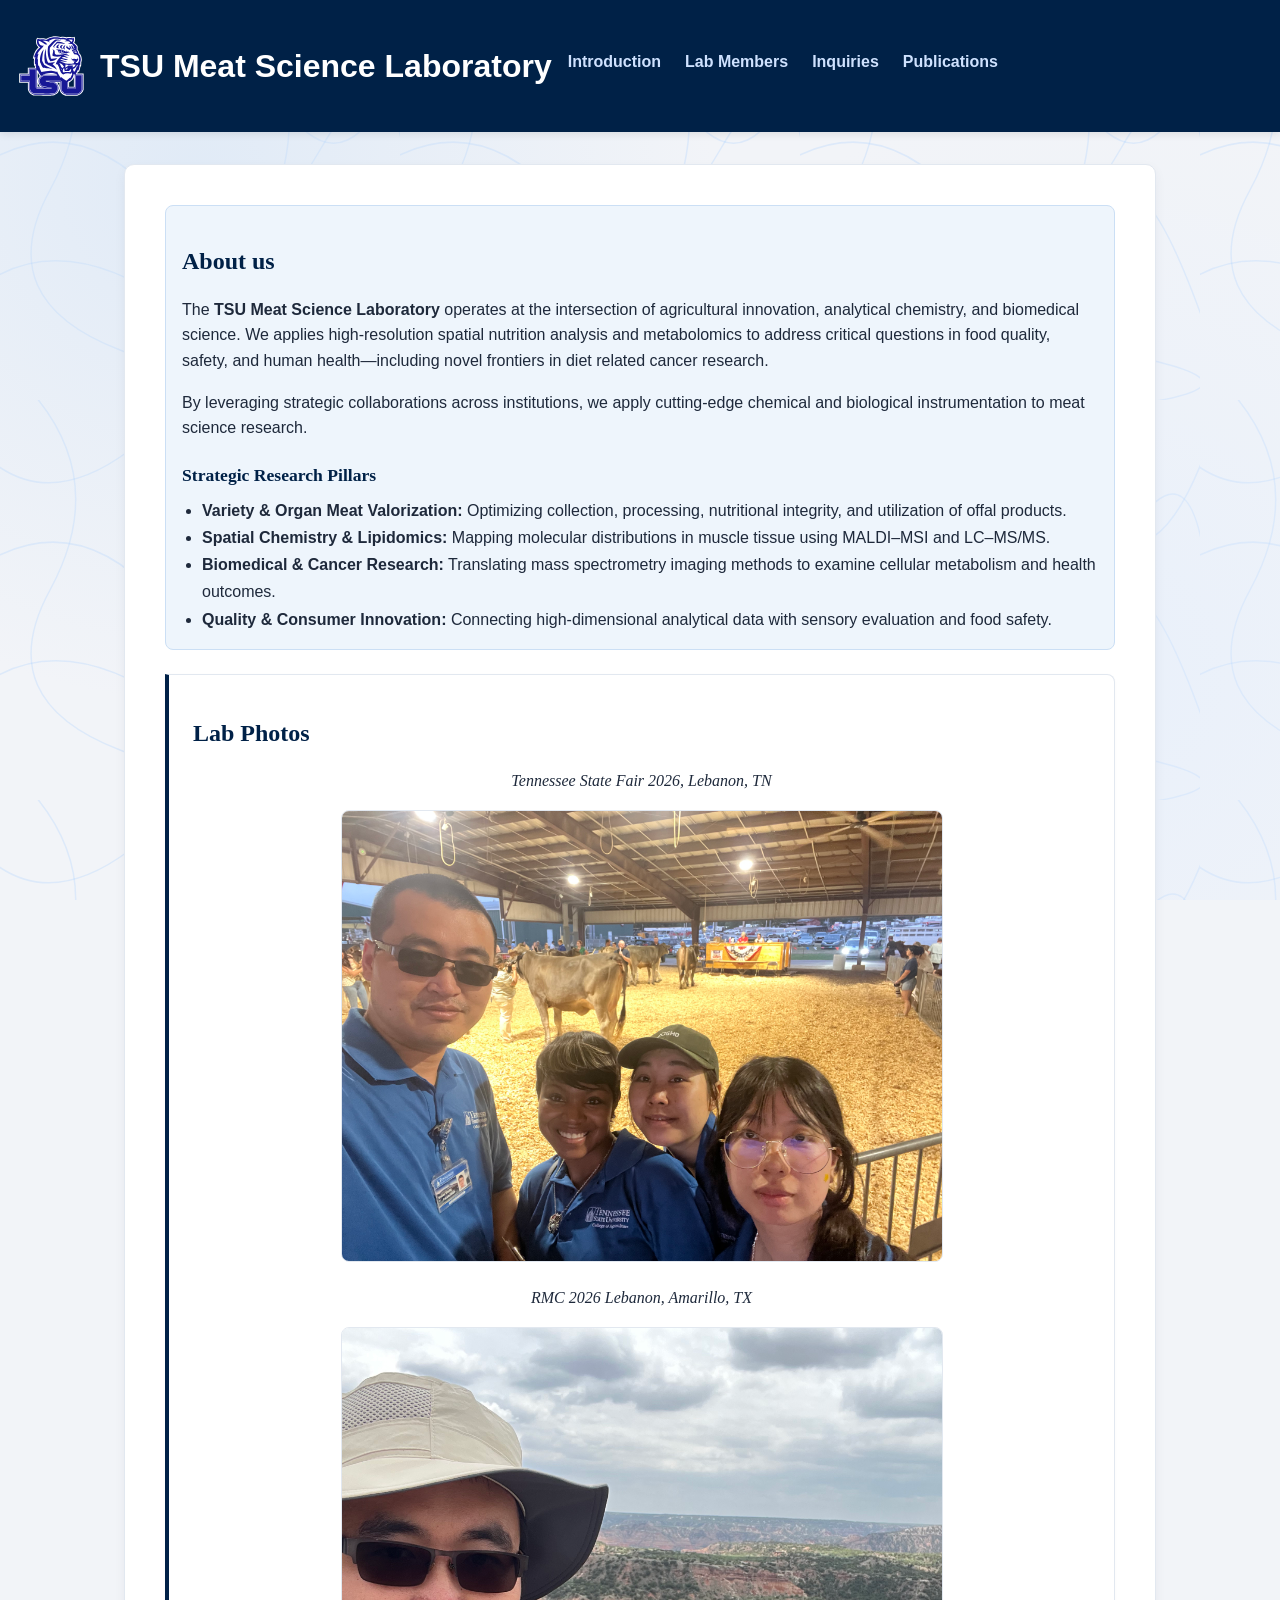
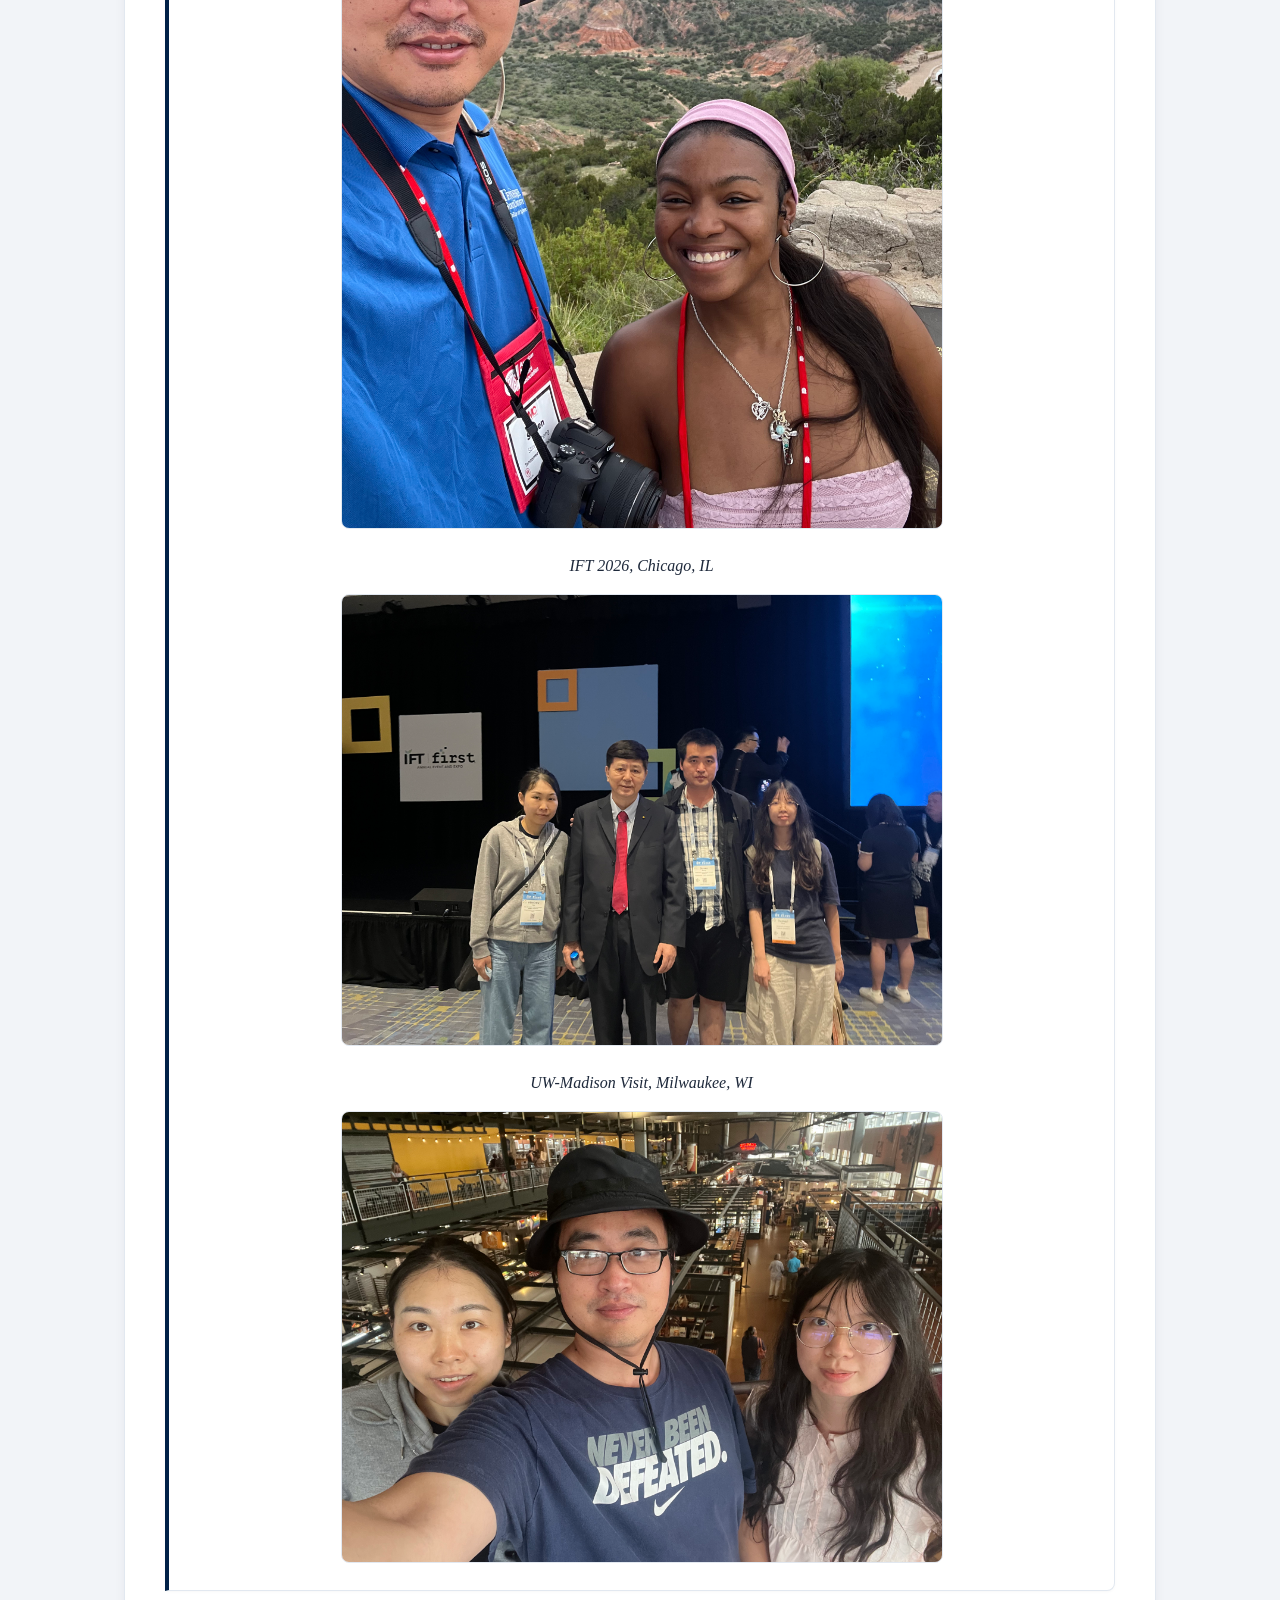
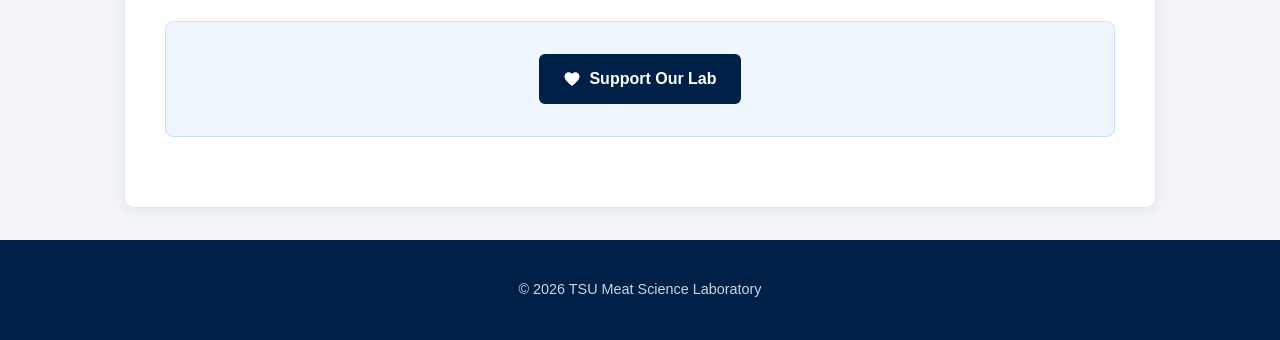
==== commit d996c21c: "Remove scroll event listener from index.html Removed scroll event listener script for header." ====
--- a/index.html
+++ b/index.html
@@ -1,13 +1,4 @@
-<script>
-  window.addEventListener('scroll', function() {
-    const header = document.getElementById('main-header');
-    if (window.scrollY > 20) {
-      header.classList.add('scrolled');
-    } else {
-      header.classList.remove('scrolled');
-    }
-  });
-</script>
+
 
 <!DOCTYPE html>
 
--- a/style.css
+++ b/style.css
@@ -3,119 +3,68 @@
    ========================================================================== */
 
 :root {
-  --bg-page: #f2f4f8;           /* Light Gray base */
-  --bg-card: #ffffff;           /* Crisp white container/card background */
-  --bg-light-blue: #eef5fc;     /* Light blue banner/card accent */
-  --border-light-blue: #cbdff5;/* Light blue border outline */
+  --bg-page: #f2f4f8;             /* Light Gray base */
+  --bg-card: #ffffff;             /* Crisp white container/card background */
+  --bg-light-blue: #eef5fc;       /* Light blue banner/card accent */
+  --border-light-blue: #cbdff5;   /* Light blue border outline */
   
-  --primary-navy: #002147;     /* TSU Deep Navy Blue */
-  --accent-blue: #1d4ed8;       /* Interactive Academic Blue */
-  --text-main: #1e293b;        /* High-contrast charcoal text */
-  --text-muted: #64748b;       /* Muted slate text for dates/authors */
-  --border-subtle: #e2e8f0;    /* Subtle dividers */
+  --primary-navy: #002147;        /* TSU Deep Navy Blue */
+  --accent-blue: #1d4ed8;         /* Interactive Academic Blue */
+  --text-main: #1e293b;           /* High-contrast charcoal text */
+  --text-muted: #64748b;          /* Muted slate text for dates/authors */
+  --border-subtle: #e2e8f0;       /* Subtle dividers */
   --shadow-card: 0 4px 12px rgba(0, 33, 71, 0.05);
 }
 
-/* --- Global Page Setup --- */
+/* --- Global Page Setup with Translucent Blue Meat Marbling Pattern --- */
 body {
   font-family: -apple-system, BlinkMacSystemFont, "Segoe UI", Arial, sans-serif;
   margin: 0;
   color: var(--text-main);
   line-height: 1.6;
   background-color: var(--bg-page);
+  /* Light blue organic radial glows + transparent SVG marbling vein pattern */
   background-image: 
-    radial-gradient(circle at 18% 22%, rgba(203, 223, 245, 0.55) 0%, transparent 42%),
-    radial-gradient(circle at 82% 78%, rgba(219, 234, 254, 0.50) 0%, transparent 45%),
-    url("data:image/svg+xml,%3Csvg xmlns='http://www.w3.org/2000/svg' width='500' height='500' viewBox='0 0 500 500'%3E%3Cdefs%3E%3ClinearGradient id='marb' x1='0%25' y1='0%25' x2='100%25' y2='100%25'%3E%3Cstop offset='0%25' stop-color='rgba(147, 197, 253, 0.40)'/%3E%3Cstop offset='100%25' stop-color='rgba(96, 165, 250, 0.15)'/%3E%3C/linearGradient%3E%3C/defs%3E%3Cg stroke='url(%23marb)' fill='none' stroke-linecap='round' stroke-linejoin='round'%3E%3Cpath d='M20,60 C60,40 110,75 160,50 C185,38 210,55 240,45' stroke-width='1.8'/%3E%3Cpath d='M90,58 C115,42 135,62 150,53' stroke-width='1.1'/%3E%3Cpath d='M160,50 C180,68 205,62 225,75' stroke-width='1.0'/%3E%3Cpath d='M310,120 C350,95 400,130 450,110 C475,100 490,115 510,105' stroke-width='2.0'/%3E%3Cpath d='M370,112 C395,95 420,118 440,108' stroke-width='1.2'/%3E%3Cpath d='M50,280 C100,250 160,295 220,265 C260,245 290,270 330,255' stroke-width='2.2'/%3E%3Cpath d='M130,273 C160,252 185,278 205,268' stroke-width='1.3'/%3E%3Cpath d='M220,265 C245,285 270,278 290,295' stroke-width='1.1'/%3E%3Cpath d='M180,410 C220,385 270,420 320,398 C360,380 395,405 440,390' stroke-width='1.9'/%3E%3Cpath d='M250,405 C278,388 300,410 320,400' stroke-width='1.0'/%3E%3C/g%3E%3Cg fill='rgba(147, 197, 253, 0.35)'%3E%3Cpath d='M65,48 C78,44 85,52 72,55 Z'/%3E%3Cpath d='M175,44 C190,39 198,48 182,51 Z'/%3E%3Cpath d='M340,108 C358,100 368,112 350,116 Z'/%3E%3Cpath d='M110,268 C128,258 138,272 120,275 Z'/%3E%3Cpath d='M250,258 C268,248 278,262 260,265 Z'/%3E%3Cpath d='M230,398 C248,388 258,402 240,405 Z'/%3E%3Cpath d='M360,392 C378,382 388,396 370,399 Z'/%3E%3Ccircle cx='42' cy='62' r='1.5'/%3E%3Ccircle cx='142' cy='56' r='1.8'/%3E%3Ccircle cx='325' cy='124' r='1.6'/%3E%3Ccircle cx='425' cy='114' r='1.4'/%3E%3Ccircle cx='82' cy='282' r='2.0'/%3E%3Ccircle cx='192' cy='272' r='1.5'/%3E%3Ccircle cx='302' cy='262' r='1.7'/%3E%3Ccircle cx='212' cy='412' r='1.6'/%3E%3Ccircle cx='338' cy='402' r='1.8'/%3E%3C/g%3E%3C/svg%3E");
+    radial-gradient(circle at 15% 20%, rgba(203, 223, 245, 0.45) 0%, transparent 40%),
+    radial-gradient(circle at 85% 75%, rgba(219, 234, 254, 0.40) 0%, transparent 45%),
+    url("data:image/svg+xml,%3Csvg xmlns='http://www.w3.org/2000/svg' width='400' height='400' viewBox='0 0 400 400'%3E%3Cg fill='none' stroke='rgba(147, 197, 253, 0.22)' stroke-width='1.5' stroke-linecap='round'%3E%3Cpath d='M-10,60 Q50,110 130,50 T280,100 T410,40'/%3E%3Cpath d='M-10,160 Q80,110 160,200 T320,150 T410,220'/%3E%3Cpath d='M-10,280 Q70,230 180,310 T310,250 T410,340'/%3E%3Cpath d='M30,-10 Q110,80 50,190 T120,350 T70,410'/%3E%3Cpath d='M240,-10 Q320,90 270,210 T350,360 T290,410'/%3E%3C/g%3E%3C/svg%3E");
   background-attachment: fixed;
   background-repeat: repeat;
 }
 
-/* --- Sticky Dynamic Header (Single Horizontal Line Layout) --- */
+/* --- Header & Navigation --- */
 header {
-  position: sticky;
-  top: 0;
-  z-index: 1000;
-  
-  /* Initial State at Top of Page: Semi-Transparent Dark Blue */
-  background-color: rgba(0, 33, 71, 0.65); 
-  backdrop-filter: blur(16px) saturate(180%);
-  -webkit-backdrop-filter: blur(16px) saturate(180%);
-  border-bottom: 1px solid rgba(203, 223, 245, 0.18);
-  box-shadow: 0 4px 20px rgba(0, 0, 0, 0.08);
-  
-  /* Smooth scroll transition */
-  transition: background-color 0.3s ease, padding 0.3s ease, box-shadow 0.3s ease;
-  
-  /* Force Logo, Title, and Nav onto ONE SINGLE LINE */
-  display: flex;
-  align-items: center;
-  justify-content: space-between;
-  padding: 0.75rem 2rem;
-  flex-wrap: nowrap;
-}
-
-/* Scrolled Down State (Triggered by Scroll Listener) */
-header.scrolled {
-  background-color: rgba(0, 33, 71, 0.96); /* Solid Dark Blue on Scroll */
-  padding: 0.5rem 2rem;
-  box-shadow: 0 4px 20px rgba(0, 0, 0, 0.25);
-}
-
-/* Brand container for Logo + Laboratory Name on the SAME LINE */
-.header-brand {
-  display: flex;
-  align-items: center;
-  gap: 0.85rem;
-  flex-shrink: 0;
+  background-color: var(--primary-navy);
+  color: #ffffff;
+  padding: 1.2rem;
+  display: flex;
+  align-items: center;
+  gap: 1rem;
+  box-shadow: 0 2px 8px rgba(0, 0, 0, 0.1);
 }
 
 .logo {
-  height: 42px;
-  width: auto;
-  display: block;
-  object-fit: contain;
-}
-
-.brand-title {
-  color: #ffffff;
-  font-size: 1.15rem;
-  font-weight: 700;
-  letter-spacing: 0.01em;
-  margin: 0;
-  padding: 0;
-  white-space: nowrap; /* Prevents text wrapping */
-  line-height: 1;
-}
-
-/* Navigation Menu */
-header nav {
-  margin-left: auto;
+  height: 60px;
 }
 
 nav ul {
   list-style: none;
   padding: 0;
-  margin: 0;
-  display: flex;
-  align-items: center;
-  gap: 1rem;
-}
-
-nav ul li a {
-  padding: 0.35rem 0.65rem;
+  margin-top: 0.5rem;
+  display: flex;
+  gap: 1.5rem;
+}
+
+nav a {
   color: #cfe2ff;
   text-decoration: none;
   font-weight: 600;
-  font-size: 0.9rem;
-  white-space: nowrap;
-  border-radius: 4px;
-  transition: color 0.2s ease, background-color 0.2s ease;
-}
-
-nav ul li a:hover {
-  color: #ffffff;
-  background-color: rgba(203, 223, 245, 0.18);
+  transition: color 0.2s ease;
+}
+
+nav a:hover {
+  color: #ffffff;
+  text-decoration: underline;
 }
 
 /* --- Main Layout Container --- */
@@ -129,20 +78,69 @@
   box-shadow: var(--shadow-card);
 }
 
-/* --- Publication Section Cards (Small Image Left Tab) --- */
-.publication-card {
-  display: flex;
-  align-items: center;
+/* --- Member & Lab Profile Cards --- */
+.member-card {
+  display: flex;
+  gap: 1.2rem;
+  margin-bottom: 1.5rem;
+  align-items: center;
+  padding: 1rem;
+  background-color: var(--bg-light-blue);
+  border: 1px solid var(--border-light-blue);
+  border-radius: 8px;
+}
+
+.member-photo {
+  width: 120px;
+  height: 120px;
+  object-fit: cover;
+  border-radius: 8px;
+  background-color: #cbd5e1;
+  border: 2px solid #ffffff;
+}
+
+.lab-photo {
+  width: 100%;
+  max-width: 600px;
+  border-radius: 8px;
+  border: 1px solid var(--border-subtle);
+}
+
+.photo-box {
+  text-align: center;
+  margin-top: 1rem;
+}
+
+/* --- Publication Section Cards --- */
+.pub-card {
+  display: flex;
   gap: 1rem;
   margin-bottom: 1.5rem;
-  padding: 0.85rem 1.1rem;
+  align-items: center;
+  padding: 1rem;
+  background-color: var(--bg-light-blue);
+  border: 1px solid var(--border-light-blue);
+  border-radius: 8px;
+}
+
+.pub-photo {
+  width: 120px;
+  height: 160px;
+  object-fit: cover;
+  border-radius: 8px;
+  background-color: #cbd5e1;
+}
+
+.publication-card {
+  margin-bottom: 1.5rem;
+  padding: 1.2rem 1.5rem;
   background-color: var(--bg-card);
-  border-left: 5px solid var(--primary-navy); /* Dark Blue accent tab */
+  border-left: 4px solid var(--primary-navy);
   border-top: 1px solid var(--border-subtle);
   border-right: 1px solid var(--border-subtle);
   border-bottom: 1px solid var(--border-subtle);
   border-radius: 0 8px 8px 0;
-  box-shadow: 0 2px 4px rgba(0, 33, 71, 0.04);
+  box-shadow: 0 1px 3px rgba(0, 0, 0, 0.03);
   font-family: Georgia, "Times New Roman", Times, serif;
   transition: all 0.2s ease;
 }
@@ -153,29 +151,11 @@
   box-shadow: 0 4px 12px rgba(0, 33, 71, 0.08);
 }
 
-/* Compact Left-Side Tab Image */
-.pub-tab-thumb {
-  flex-shrink: 0;
-  width: 55px;  /* Small compact size */
-  height: 75px;
-  object-fit: cover;
-  border-radius: 4px;
-  border: 1px solid var(--border-light-blue);
-  box-shadow: 0 2px 6px rgba(0, 33, 71, 0.1);
-  background-color: #cbd5e1;
-}
-
-.pub-details {
-  flex: 1;
-  display: flex;
-  flex-direction: column;
-}
-
 .citation {
-  margin: 0 0 0.5rem 0;
+  margin: 0 0 0.85rem 0;
   color: var(--text-main);
-  font-size: 0.95rem;
-  line-height: 1.5;
+  font-size: 0.98rem;
+  line-height: 1.65;
 }
 
 .authors {
@@ -192,24 +172,187 @@
   color: var(--text-muted);
 }
 
-/* --- Action Buttons & Badges --- */
+/* --- Poster Cards --- */
+.poster-card {
+  display: flex;
+  flex-direction: column;
+  background-color: var(--bg-card);
+  border: 1px solid var(--border-light-blue);
+  border-radius: 8px;
+  overflow: hidden;
+  box-shadow: var(--shadow-card);
+  margin-bottom: 1.5rem;
+  transition: transform 0.2s ease, box-shadow 0.2s ease;
+}
+
+@media (min-width: 640px) {
+  .poster-card {
+    flex-direction: row;
+    align-items: stretch;
+  }
+}
+
+.poster-card:hover {
+  transform: translateY(-2px);
+  box-shadow: 0 8px 16px rgba(0, 33, 71, 0.1);
+}
+
+.poster-thumbnail {
+  position: relative;
+  width: 100%;
+  background-color: var(--primary-navy);
+  overflow: hidden;
+}
+
+@media (min-width: 640px) {
+  .poster-thumbnail {
+    width: 210px;
+    min-width: 210px;
+  }
+}
+
+.poster-thumbnail img {
+  width: 100%;
+  height: 100%;
+  object-fit: cover;
+  display: block;
+  transition: transform 0.3s ease, opacity 0.3s ease;
+}
+
+.poster-card:hover .poster-thumbnail img {
+  transform: scale(1.03);
+  opacity: 0.85;
+}
+
+.poster-overlay {
+  position: absolute;
+  inset: 0;
+  display: flex;
+  align-items: center;
+  justify-content: center;
+  background: rgba(0, 33, 71, 0.65);
+  opacity: 0;
+  text-decoration: none;
+  transition: opacity 0.2s ease;
+}
+
+.poster-thumbnail:hover .poster-overlay {
+  opacity: 1;
+}
+
+.overlay-text {
+  color: #ffffff;
+  font-size: 0.8rem;
+  font-weight: 600;
+  padding: 0.35rem 0.75rem;
+  background: rgba(255, 255, 255, 0.15);
+  border: 1px solid rgba(255, 255, 255, 0.3);
+  border-radius: 4px;
+  backdrop-filter: blur(4px);
+}
+
+.poster-content {
+  padding: 1.2rem 1.4rem;
+  display: flex;
+  flex-direction: column;
+  justify-content: space-between;
+  flex: 1;
+}
+
+.poster-meta {
+  display: flex;
+  align-items: center;
+  gap: 0.5rem;
+  margin-bottom: 0.5rem;
+}
+
+.poster-tag {
+  background-color: var(--bg-light-blue);
+  color: var(--accent-blue);
+  font-size: 0.7rem;
+  font-weight: 700;
+  text-transform: uppercase;
+  letter-spacing: 0.04em;
+  padding: 0.15rem 0.45rem;
+  border-radius: 4px;
+  border: 1px solid var(--border-light-blue);
+}
+
+.session-badge {
+  background-color: #f1f5f9;
+  color: var(--text-muted);
+  font-size: 0.7rem;
+  font-weight: 600;
+  padding: 0.15rem 0.45rem;
+  border-radius: 4px;
+}
+
+.poster-title {
+  margin: 0 0 0.4rem 0;
+  font-family: Georgia, "Times New Roman", Times, serif;
+  font-size: 1.1rem;
+  line-height: 1.35;
+  color: var(--primary-navy);
+}
+
+.poster-authors {
+  margin: 0 0 0.3rem 0;
+  font-size: 0.88rem;
+  color: var(--text-muted);
+}
+
+.highlight-author {
+  color: var(--primary-navy);
+  font-weight: 600;
+}
+
+.poster-venue {
+  margin: 0 0 1rem 0;
+  font-size: 0.83rem;
+  color: var(--text-muted);
+}
+
+/* --- Action Buttons Toolbar --- */
+.poster-actions,
 .pub-actions {
   display: flex;
   flex-wrap: wrap;
-  gap: 0.4rem;
-  align-items: center;
-}
-
+  gap: 0.5rem;
+  align-items: center;
+  margin-top: auto;
+}
+
+.poster-btn,
 .pub-badge {
   display: inline-flex;
   align-items: center;
-  gap: 0.3rem;
-  font-size: 0.75rem;
+  gap: 0.35rem;
+  font-size: 0.78rem;
   font-weight: 600;
   text-decoration: none;
-  padding: 0.25rem 0.55rem;
+  padding: 0.3rem 0.65rem;
   border-radius: 4px;
   transition: all 0.15s ease-in-out;
+}
+
+.badge-icon {
+  width: 14px;
+  height: 14px;
+}
+
+/* Badge & Button Color Schemes */
+.poster-btn.primary,
+.pub-badge.poster {
+  background-color: var(--bg-light-blue);
+  color: var(--primary-navy);
+  border: 1px solid var(--border-light-blue);
+}
+
+.poster-btn.primary:hover,
+.pub-badge.poster:hover {
+  background-color: var(--primary-navy);
+  color: #ffffff;
+  border-color: var(--primary-navy);
 }
 
 .pub-badge.pdf {
@@ -223,36 +366,67 @@
   color: #ffffff;
 }
 
+.poster-btn.outline,
 .pub-badge.doi {
   background-color: #eff6ff;
   color: #1d4ed8;
   border: 1px solid #bfdbfe;
 }
 
+.poster-btn.outline:hover,
 .pub-badge.doi:hover {
   background-color: #1d4ed8;
   color: #ffffff;
 }
 
-/* --- Member & Lab Cards --- */
-.member-card {
-  display: flex;
-  gap: 1.2rem;
-  margin-bottom: 1.5rem;
-  align-items: center;
-  padding: 1rem;
-  background-color: var(--bg-light-blue);
-  border: 1px solid var(--border-light-blue);
-  border-radius: 8px;
-}
-
-.member-photo {
-  width: 120px;
-  height: 120px;
-  object-fit: cover;
-  border-radius: 8px;
-  background-color: #cbd5e1;
-  border: 2px solid #ffffff;
+.pub-badge.slides {
+  background-color: #faf5ff;
+  color: #6b21a8;
+  border: 1px solid #e9d5ff;
+}
+
+.pub-badge.slides:hover {
+  background-color: #6b21a8;
+  color: #ffffff;
+}
+
+.poster-btn.secondary {
+  background-color: #f1f5f9;
+  color: #334155;
+  border: 1px solid #cbd5e1;
+}
+
+.poster-btn.secondary:hover {
+  background-color: #e2e8f0;
+  color: var(--primary-navy);
+}
+
+/* --- Callout & Donate Section --- */
+.donate-section {
+  text-align: center;
+  margin: 30px 0;
+  padding: 2rem;
+  background-color: var(--bg-light-blue);
+  border-radius: 8px;
+  border: 1px solid var(--border-light-blue);
+}
+
+.lab-donate-btn {
+  display: inline-flex;
+  align-items: center;
+  justify-content: center;
+  gap: 8px;
+  padding: 12px 24px;
+  background-color: var(--primary-navy);
+  color: #ffffff;
+  text-decoration: none;
+  font-weight: bold;
+  border-radius: 6px;
+  transition: background-color 0.2s ease;
+}
+
+.lab-donate-btn:hover {
+  background-color: #001530;
 }
 
 /* --- Footer --- */
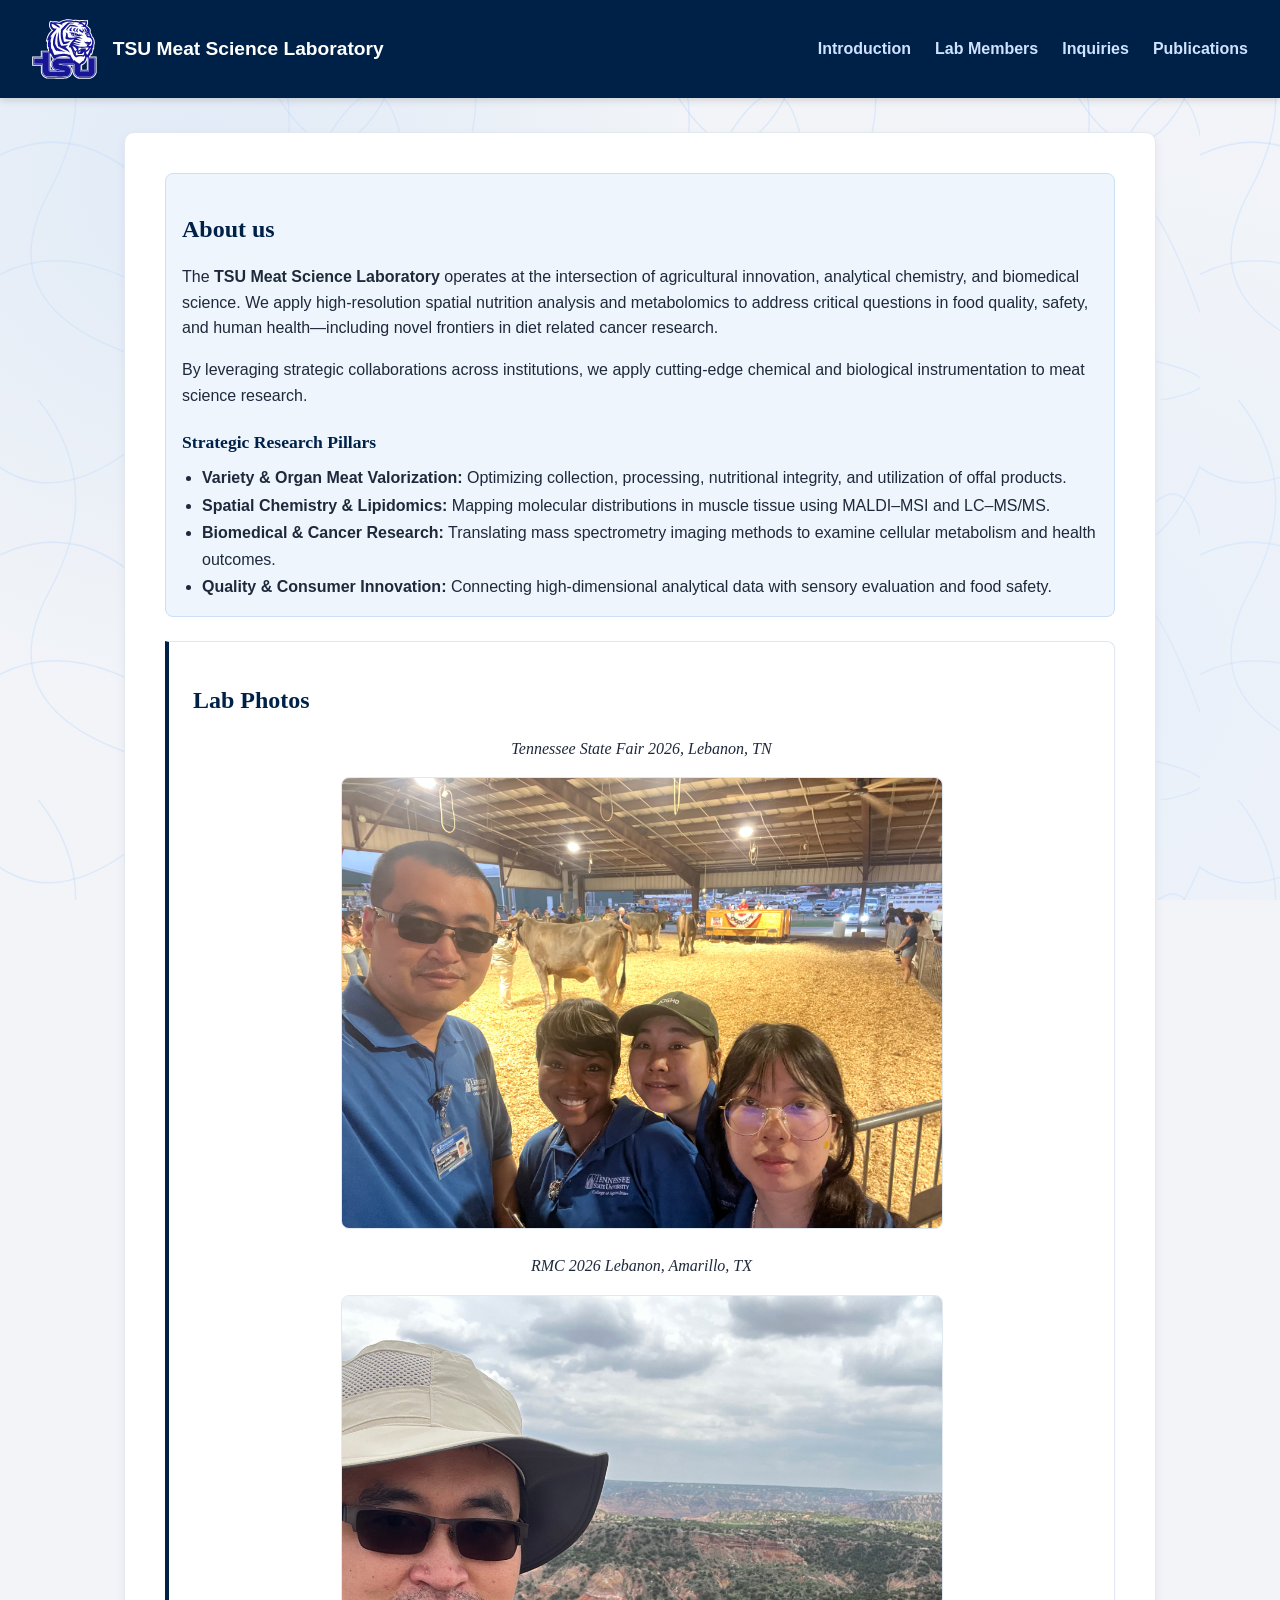
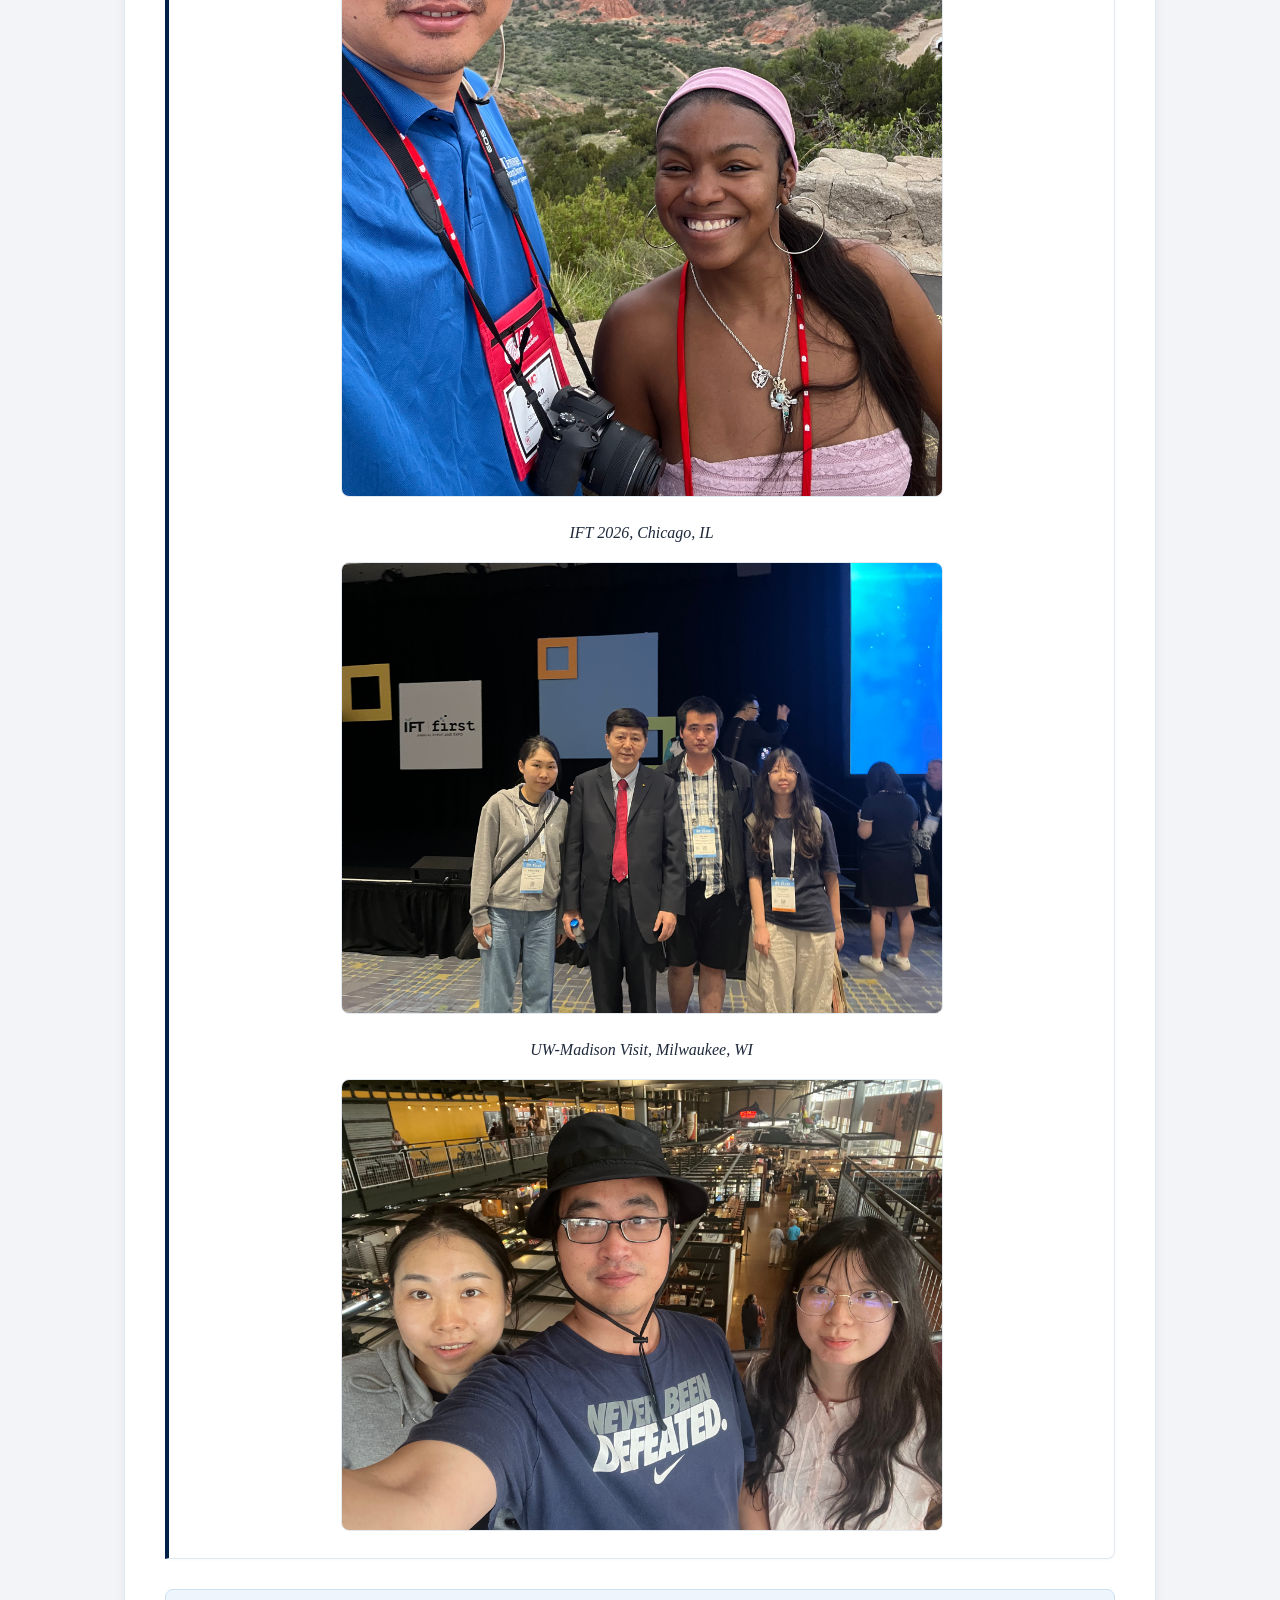
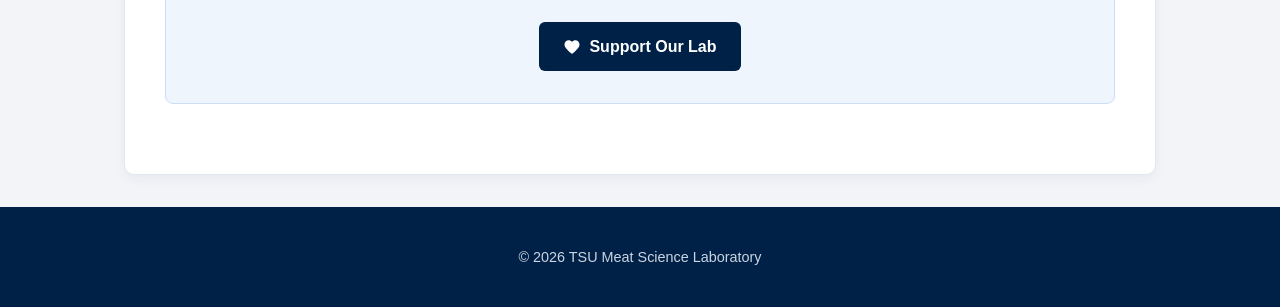
==== commit 0c52d765: "Refactor header and correct text grammar Updated header structure and improved accessibility by addi" ====
--- a/index.html
+++ b/index.html
@@ -1,7 +1,4 @@
-
-
 <!DOCTYPE html>
-
 <html lang="en">
 <head>
   <meta charset="UTF-8">
@@ -11,12 +8,14 @@
 </head>
 
 <body>
-<header>
-  <img src="images/Tennessee_State_Athletics_logo.svg" alt="TSU Logo" class="logo">
-  <h1>TSU Meat Science Laboratory</h1>
+<header id="siteHeader">
+  <div class="header-brand" style="display: flex; align-items: center; gap: 1rem;">
+    <img src="images/Tennessee_State_Athletics_logo.svg" alt="TSU Logo" class="logo">
+    <h1 style="font-size: 1.2rem; margin: 0; color: #ffffff; font-weight: 700; white-space: nowrap;">TSU Meat Science Laboratory</h1>
+  </div>
   <nav>
     <ul>
-      <li><a href="index.html">Introduction</a></li>
+      <li><a href="index.html" class="active">Introduction</a></li>
       <li><a href="members.html">Lab Members</a></li>
       <li><a href="inquiry.html">Inquiries</a></li>
       <li><a href="publications.html">Publications</a></li>
@@ -29,7 +28,7 @@
   <div>
     <h2 style="font-family: Georgia, serif; color: var(--primary-navy); margin-bottom: 0.75rem;">About us</h2>
     <p>
-      The <strong>TSU Meat Science Laboratory</strong> operates at the intersection of agricultural innovation, analytical chemistry, and biomedical science. We applies high-resolution spatial nutrition analysis and metabolomics to address critical questions in food quality, safety, and human health—including novel frontiers in diet related cancer research.
+      The <strong>TSU Meat Science Laboratory</strong> operates at the intersection of agricultural innovation, analytical chemistry, and biomedical science. We apply high-resolution spatial nutrition analysis and metabolomics to address critical questions in food quality, safety, and human health—including novel frontiers in diet related cancer research.
     </p>
     <p style="margin-top: 0.8rem;">
       By leveraging strategic collaborations across institutions, we apply cutting-edge chemical and biological instrumentation to meat science research.
@@ -46,25 +45,25 @@
 </section>
 
   <section class="publication-card">
-    <h2 style="font-family: Georgia, serif; color: var(--primary-navy); margin-bottom: 1rem;">Lab Photos </h2>
+    <h2 style="font-family: Georgia, serif; color: var(--primary-navy); margin-bottom: 1rem;">Lab Photos</h2>
     
     <div class="photo-box">
-      <p><em>Tennessee State Fair 2026, Lebanon, TN </em></p>
+      <p><em>Tennessee State Fair 2026, Lebanon, TN</em></p>
       <img src="images/IMG_5618.jpeg" alt="Lab Photo" class="lab-photo">
     </div>
 
     <div class="photo-box">
-      <p><em>RMC 2026 Lebanon, Amarillo, TX </em></p>
+      <p><em>RMC 2026 Lebanon, Amarillo, TX</em></p>
       <img src="images/TX.jpeg" alt="Lab Photo" class="lab-photo">
     </div>
 
     <div class="photo-box">
-      <p><em>IFT 2026, Chicago, IL </em></p>
+      <p><em>IFT 2026, Chicago, IL</em></p>
       <img src="images/IFT2026.jpeg" alt="Lab Photo" class="lab-photo">
     </div>
 
     <div class="photo-box">
-      <p><em>UW-Madison Visit, Milwaukee, WI </em></p>
+      <p><em>UW-Madison Visit, Milwaukee, WI</em></p>
       <img src="images/Mil.jpeg" alt="Lab Photo" class="lab-photo">
     </div>
   </section>
@@ -82,5 +81,17 @@
 <footer>
   <p>&copy; 2026 TSU Meat Science Laboratory</p>
 </footer>
+
+<!-- Scroll trigger script for transparent sticky header -->
+<script>
+  window.addEventListener('scroll', () => {
+    const header = document.getElementById('siteHeader');
+    if (window.scrollY > 40) {
+      header.classList.add('scrolled');
+    } else {
+      header.classList.remove('scrolled');
+    }
+  });
+</script>
 </body>
 </html>
--- a/style.css
+++ b/style.css
@@ -33,26 +33,40 @@
 }
 
 /* --- Header & Navigation --- */
+/* --- Sticky & Translucent Header & Navigation --- */
 header {
+  position: fixed;
+  top: 0;
+  left: 0;
+  width: 100%;
+  z-index: 1000;
+  box-sizing: border-box;
+  
+  /* Initial State */
   background-color: var(--primary-navy);
   color: #ffffff;
-  padding: 1.2rem;
-  display: flex;
-  align-items: center;
+  padding: 1.2rem 2rem;
+  display: flex;
+  align-items: center;
+  justify-content: space-between;
   gap: 1rem;
-  box-shadow: 0 2px 8px rgba(0, 0, 0, 0.1);
+  box-shadow: 0 2px 8px rgba(0, 0, 0, 0.15);
+  transition: all 0.3s ease-in-out;
 }
 
 .logo {
   height: 60px;
+  width: auto;
+  transition: height 0.3s ease-in-out; /* Smooth logo shrink */
 }
 
 nav ul {
   list-style: none;
   padding: 0;
-  margin-top: 0.5rem;
+  margin: 0;
   display: flex;
   gap: 1.5rem;
+  align-items: center;
 }
 
 nav a {
@@ -65,6 +79,25 @@
 nav a:hover {
   color: #ffffff;
   text-decoration: underline;
+}
+
+/* --- Scrolled State: Small & Semi-Transparent Navy --- */
+header.scrolled {
+  padding: 0.5rem 2rem; /* Reduces header height */
+  background-color: rgba(0, 33, 71, 0.82); /* Semi-transparent TSU Navy */
+  backdrop-filter: blur(12px); /* Glassmorphism effect */
+  -webkit-backdrop-filter: blur(12px);
+  box-shadow: 0 4px 16px rgba(0, 0, 0, 0.25);
+  border-bottom: 1px solid rgba(203, 223, 245, 0.2);
+}
+
+header.scrolled .logo {
+  height: 38px; /* Compact logo size on scroll */
+}
+
+/* Offset page content so top isn't cut off by fixed header */
+body {
+  padding-top: 100px;
 }
 
 /* --- Main Layout Container --- */
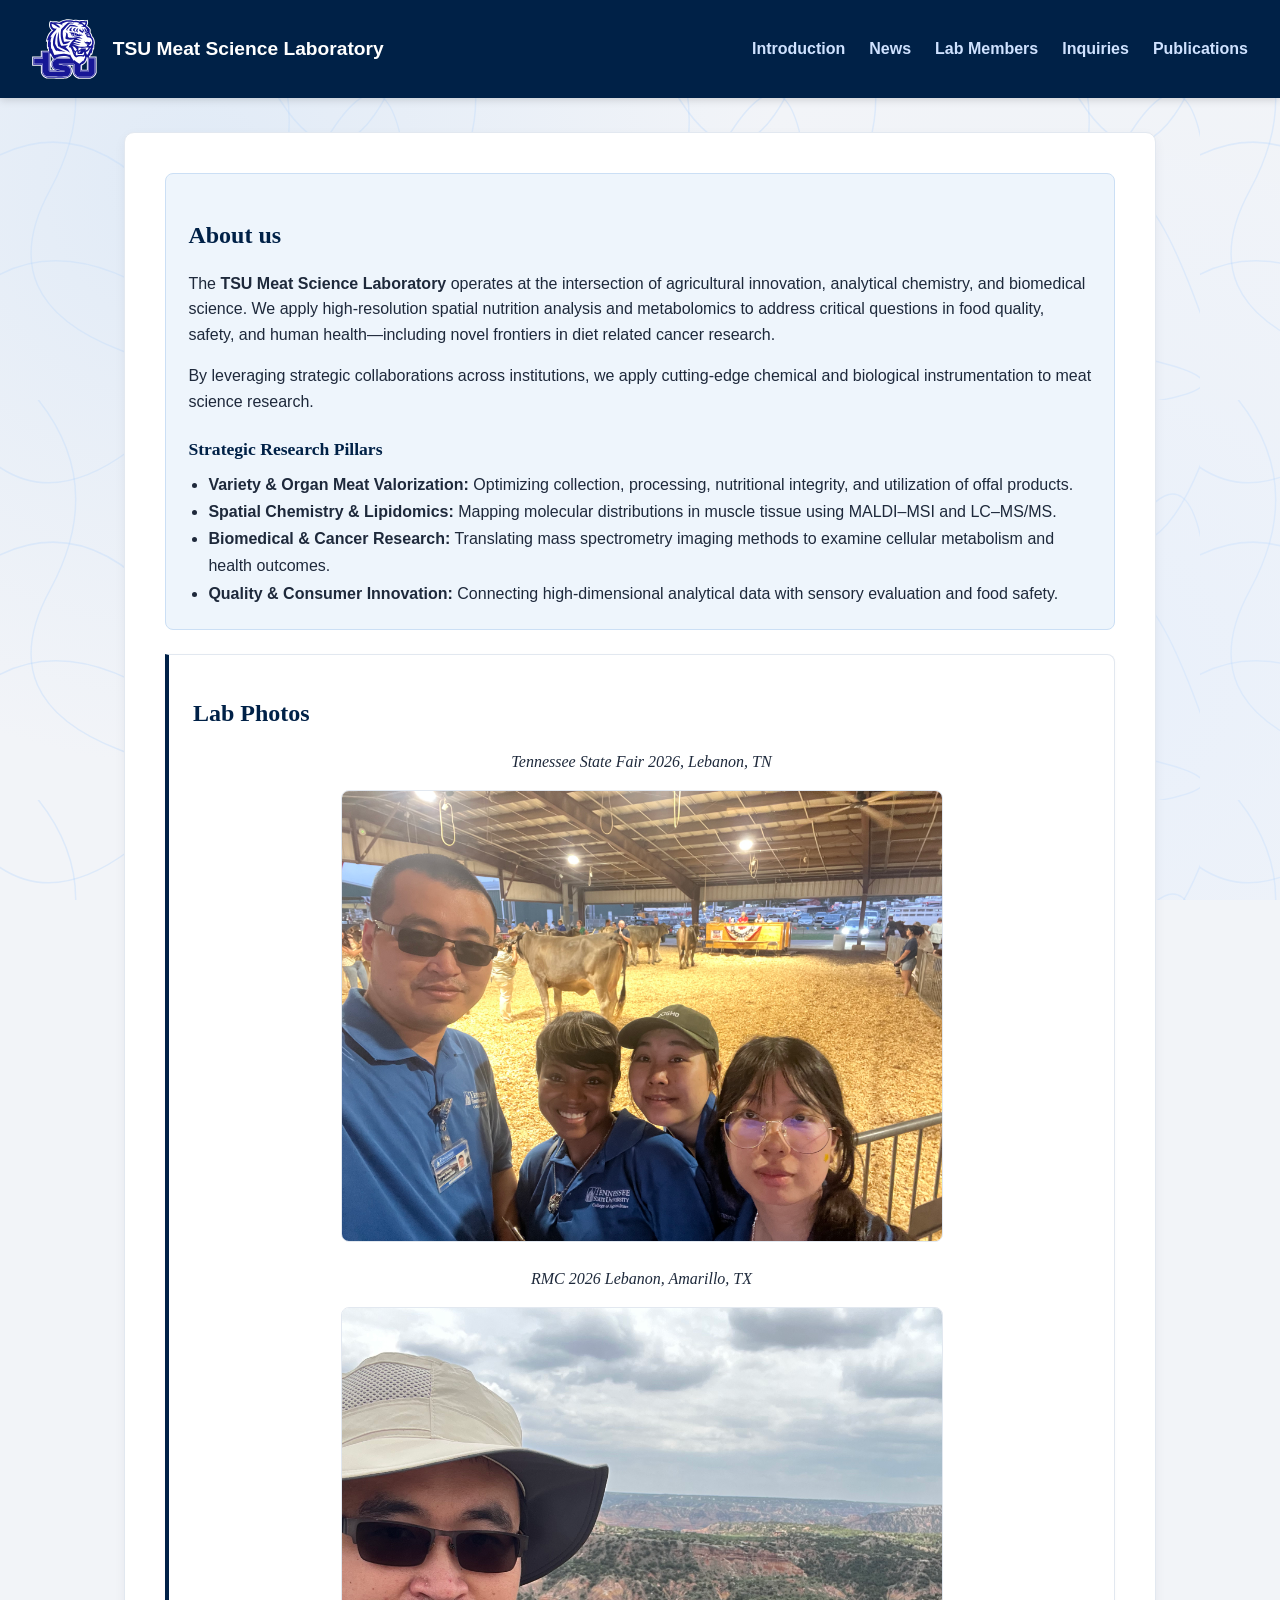
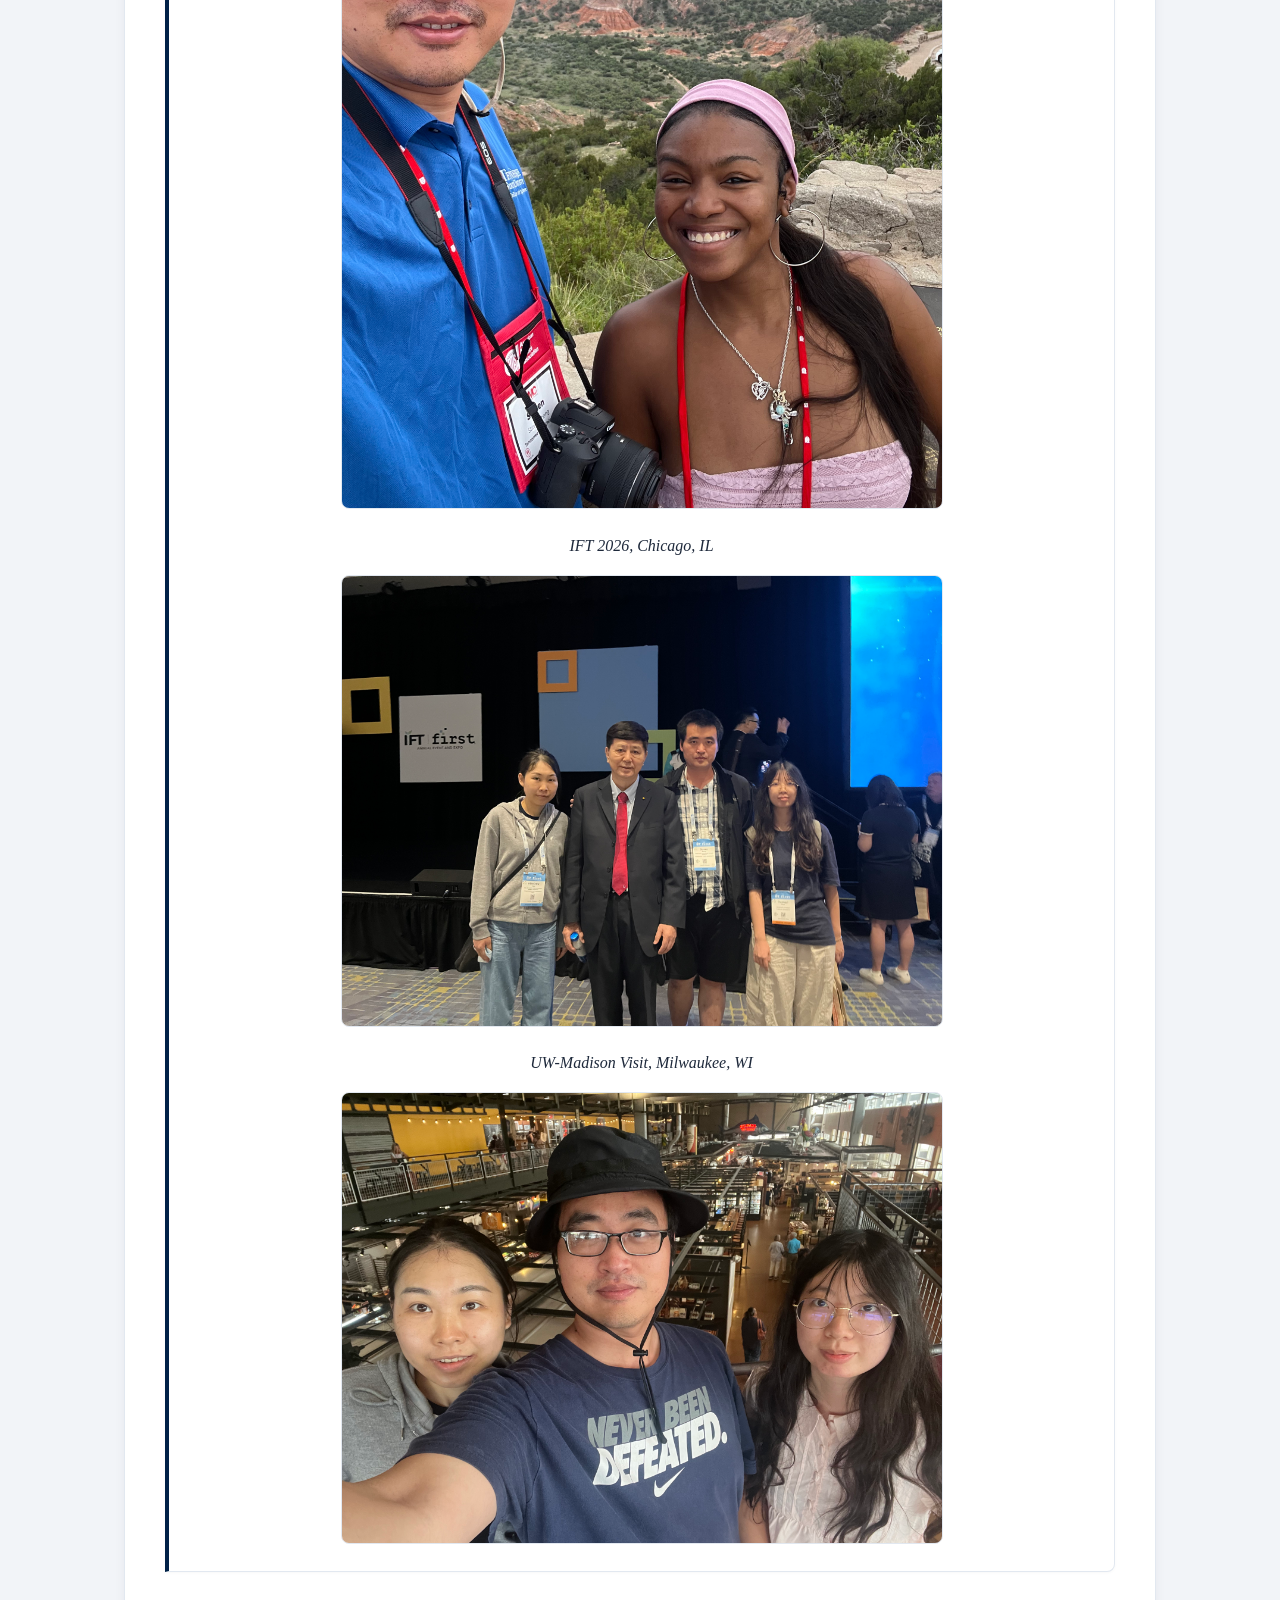
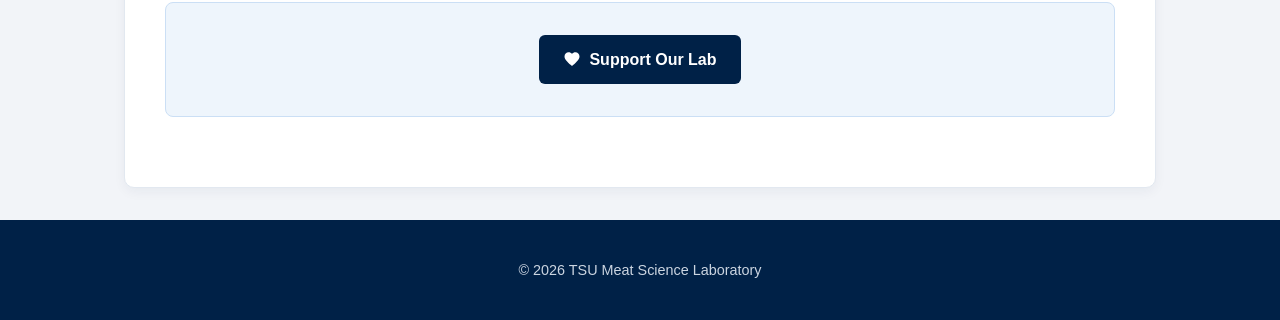
==== commit 0aa2629a: "Add News link to navigation menu" ====
--- a/index.html
+++ b/index.html
@@ -2,11 +2,11 @@
 <html lang="en">
 <head>
   <meta charset="UTF-8">
-  <meta name="viewport" content="width=device-width, initial-scale=1.0">
-  <title>TSU Meat Science Laboratory – Introduction</title>
+  <title>TSU Meat Science Laboratory</title>
   <link rel="stylesheet" href="style.css">
+  <script src="script.js" defer></script>
 </head>
-
+  
 <body>
 <header id="siteHeader">
   <div class="header-brand" style="display: flex; align-items: center; gap: 1rem;">
@@ -16,6 +16,7 @@
   <nav>
     <ul>
       <li><a href="index.html" class="active">Introduction</a></li>
+      <li><a href="news.html">News</a></li>
       <li><a href="members.html">Lab Members</a></li>
       <li><a href="inquiry.html">Inquiries</a></li>
       <li><a href="publications.html">Publications</a></li>
--- a/style.css
+++ b/style.css
@@ -25,8 +25,8 @@
   background-color: var(--bg-page);
   /* Light blue organic radial glows + transparent SVG marbling vein pattern */
   background-image: 
-    radial-gradient(circle at 15% 20%, rgba(203, 223, 245, 0.45) 0%, transparent 40%),
-    radial-gradient(circle at 85% 75%, rgba(219, 234, 254, 0.40) 0%, transparent 45%),
+    radial-gradient(circle at 15% 20%, rgba(203, 223, 245, 0.45) 0%, transparent 45%),
+    radial-gradient(circle at 85% 75%, rgba(219, 234, 254, 0.40) 0%, transparent 50%),
     url("data:image/svg+xml,%3Csvg xmlns='http://www.w3.org/2000/svg' width='400' height='400' viewBox='0 0 400 400'%3E%3Cg fill='none' stroke='rgba(147, 197, 253, 0.22)' stroke-width='1.5' stroke-linecap='round'%3E%3Cpath d='M-10,60 Q50,110 130,50 T280,100 T410,40'/%3E%3Cpath d='M-10,160 Q80,110 160,200 T320,150 T410,220'/%3E%3Cpath d='M-10,280 Q70,230 180,310 T310,250 T410,340'/%3E%3Cpath d='M30,-10 Q110,80 50,190 T120,350 T70,410'/%3E%3Cpath d='M240,-10 Q320,90 270,210 T350,360 T290,410'/%3E%3C/g%3E%3C/svg%3E");
   background-attachment: fixed;
   background-repeat: repeat;
@@ -84,7 +84,7 @@
 /* --- Scrolled State: Small & Semi-Transparent Navy --- */
 header.scrolled {
   padding: 0.5rem 2rem; /* Reduces header height */
-  background-color: rgba(0, 33, 71, 0.82); /* Semi-transparent TSU Navy */
+  background-color: rgba(0, 33, 71, 0.66); /* Semi-transparent TSU Navy */
   backdrop-filter: blur(12px); /* Glassmorphism effect */
   -webkit-backdrop-filter: blur(12px);
   box-shadow: 0 4px 16px rgba(0, 0, 0, 0.25);
@@ -112,24 +112,34 @@
 }
 
 /* --- Member & Lab Profile Cards --- */
+
 .member-card {
   display: flex;
-  gap: 1.2rem;
+  gap: 1.9rem;
   margin-bottom: 1.5rem;
-  align-items: center;
-  padding: 1rem;
+  align-items: flex-start; /* changed from center */
+  padding: 1.4rem;
   background-color: var(--bg-light-blue);
   border: 1px solid var(--border-light-blue);
   border-radius: 8px;
 }
 
+.member-card h4 {
+  margin: 0.75rem 0 0.1rem 0;
+}
+
+.member-card h4 + p {
+  margin: 0;
+}
+
 .member-photo {
-  width: 120px;
-  height: 120px;
+  width: 186px;
+  height: 186px;
   object-fit: cover;
   border-radius: 8px;
   background-color: #cbd5e1;
-  border: 2px solid #ffffff;
+  border: 3px solid #ffffff;
+  flex-shrink: 0;
 }
 
 .lab-photo {
@@ -471,3 +481,71 @@
   font-size: 0.9rem;
   margin-top: 2rem;
 }
+
+/* --- Social--- */
+
+.social-links {
+  margin-top: 0.5rem;
+  display: flex;
+  gap: 0.8rem;
+  align-items: center;
+}
+
+.social-icon {
+  width: 28px;
+  height: 28px;
+  cursor: pointer;
+  transition: opacity 0.2s ease;
+}
+
+.social-icon:hover {
+  opacity: 0.7;
+}
+
+/* News Cards */
+
+.news-card {
+  margin-bottom: 2rem;
+  padding: 1.5rem;
+  background-color: var(--bg-card);
+  border: 1px solid var(--border-subtle);
+  border-radius: 8px;
+  box-shadow: var(--shadow-card);
+}
+
+.news-date {
+  display: inline-block;
+  background-color: var(--primary-navy);
+  color: white;
+  font-size: 0.8rem;
+  font-weight: 600;
+  padding: 0.3rem 0.75rem;
+  border-radius: 4px;
+  margin-bottom: 0.75rem;
+}
+
+.news-title {
+  margin-top: 0.5rem;
+  margin-bottom: 1rem;
+  color: var(--primary-navy);
+  font-family: Georgia, serif;
+}
+
+.news-image {
+  width: 100%;
+  max-width: 750px;
+  display: block;
+  margin: 1rem auto;
+  border-radius: 8px;
+  border: 1px solid var(--border-subtle);
+}
+
+.news-caption {
+  text-align: center;
+  color: var(--text-muted);
+  font-style: italic;
+  margin-top: 0.5rem;
+  margin-bottom: 1rem;
+}
+
+
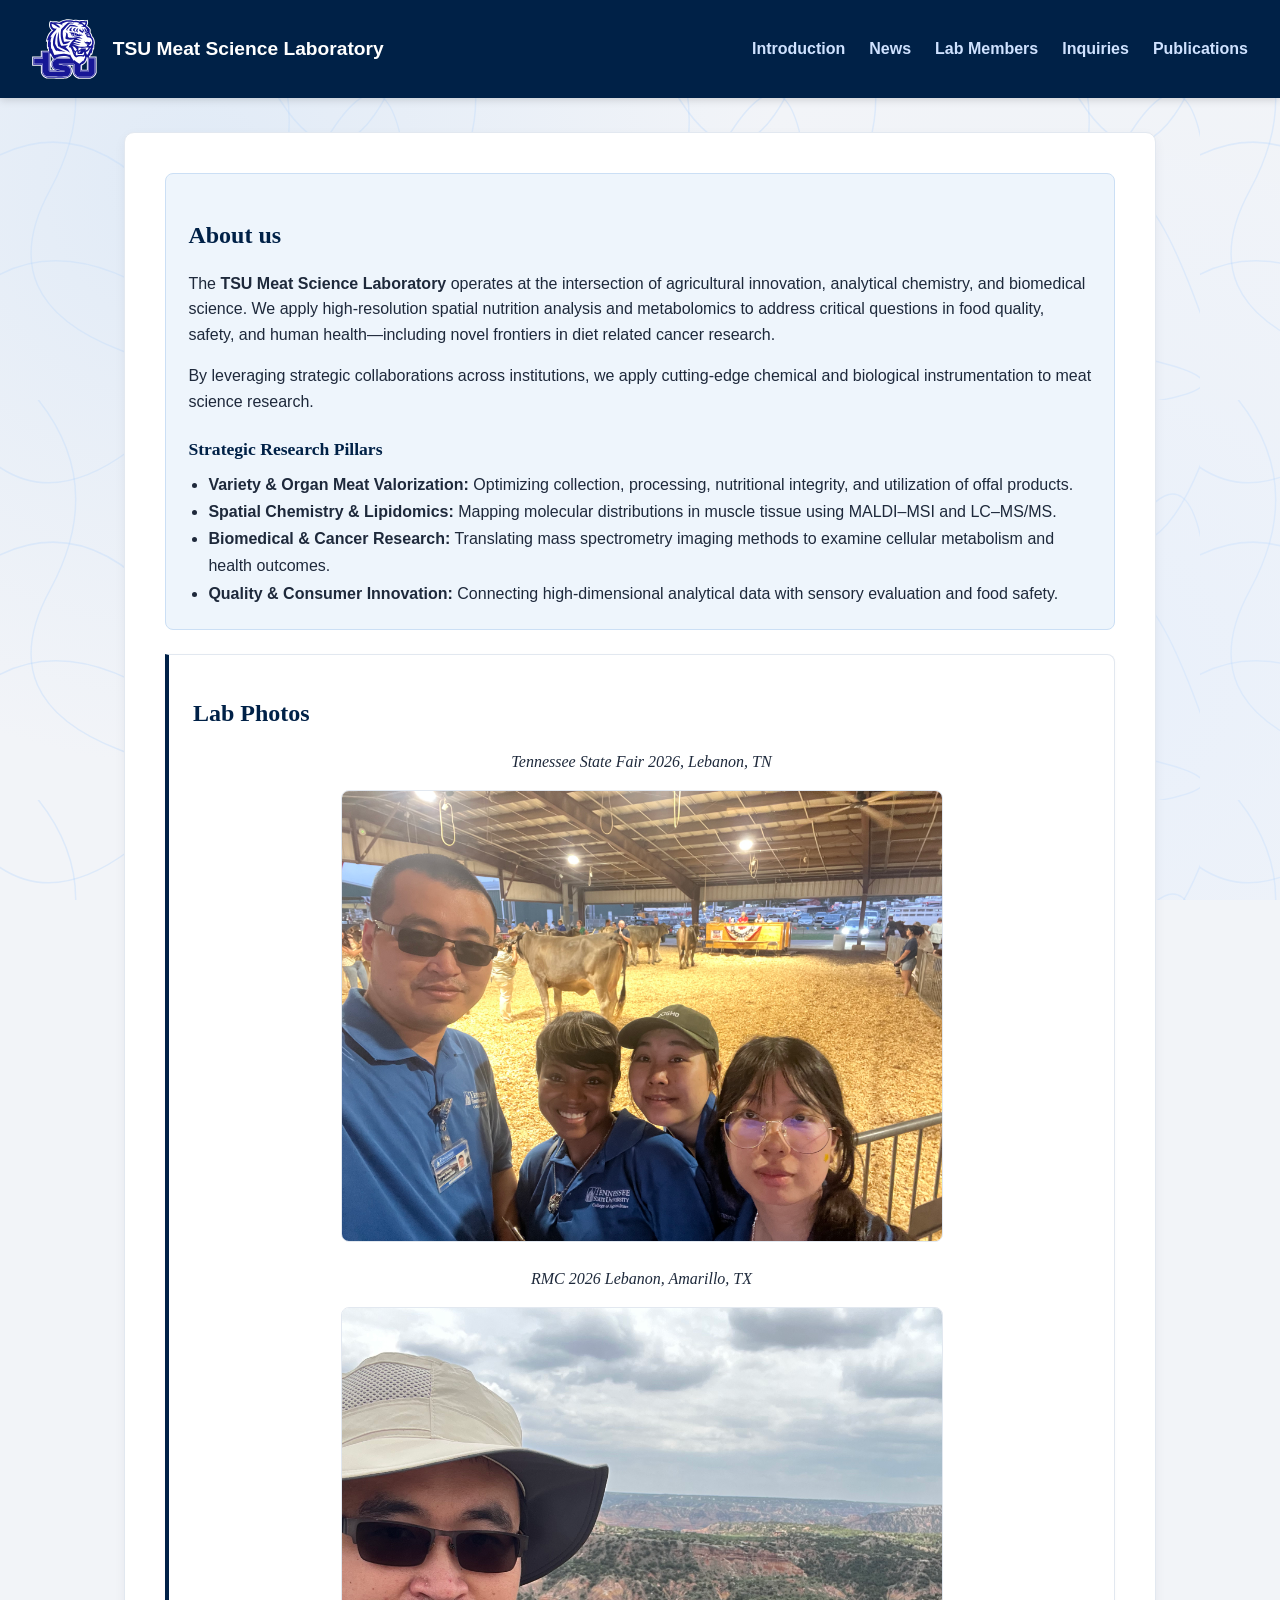
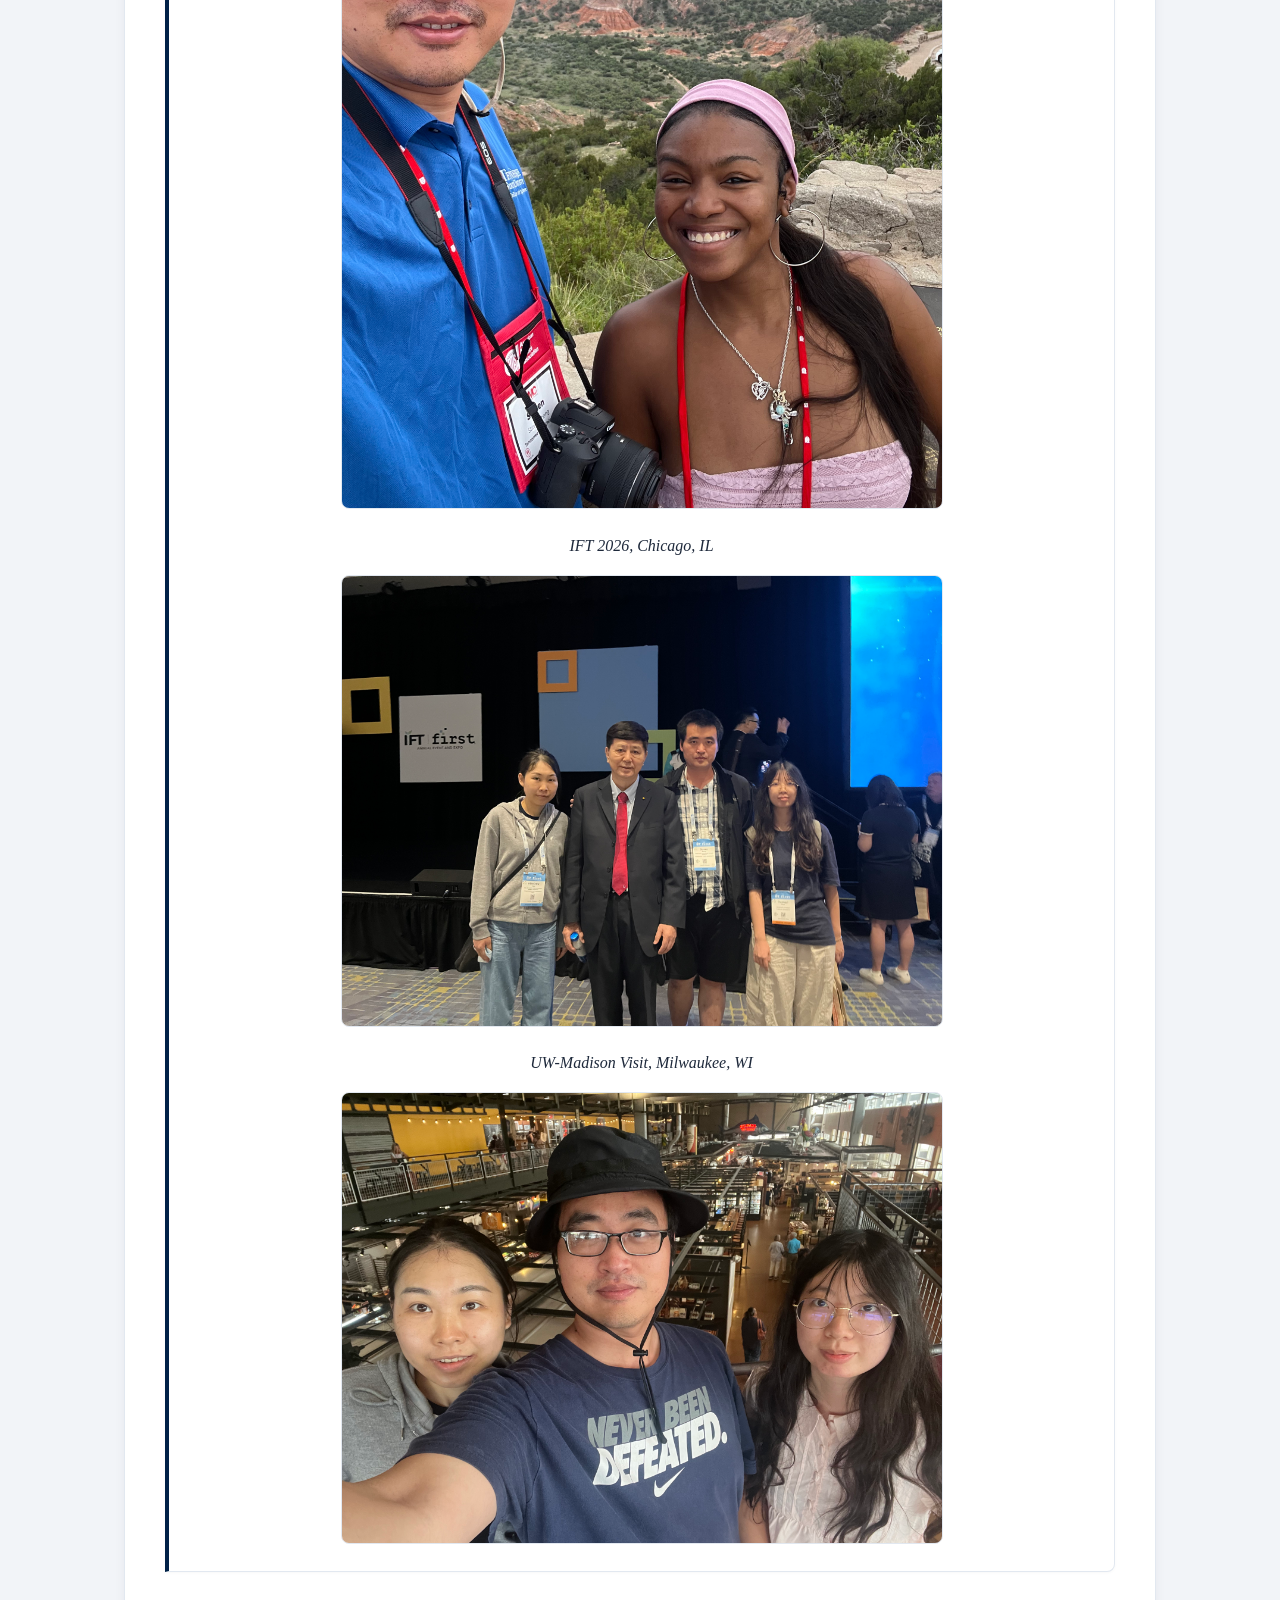
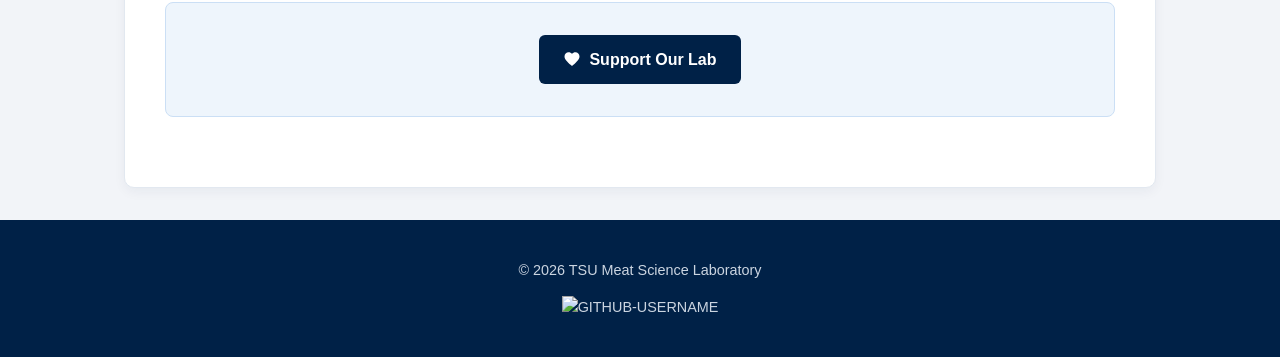
==== commit f02c9497: "Add profile views badge to footer" ====
--- a/index.html
+++ b/index.html
@@ -81,6 +81,9 @@
 
 <footer>
   <p>&copy; 2026 TSU Meat Science Laboratory</p>
+  <p align="center"> 
+    <img src="https://komarev.com/ghpvc/?username=TSU-MeatScience&label=Profile%20views&color=ce9927&style=flat" alt="GITHUB-USERNAME" /> 
+  </p>
 </footer>
 
 <!-- Scroll trigger script for transparent sticky header -->
--- a/style.css
+++ b/style.css
@@ -510,18 +510,22 @@
   background-color: var(--bg-card);
   border: 1px solid var(--border-subtle);
   border-radius: 8px;
-  box-shadow: var(--shadow-card);
-}
+  overflow: hidden;   /* keeps image inside card */
+}
+
 
 .news-date {
   display: inline-block;
-  background-color: var(--primary-navy);
-  color: white;
+  background-color: #C5050C; /* UW Red */
+  color: #ffffff;
   font-size: 0.8rem;
-  font-weight: 600;
-  padding: 0.3rem 0.75rem;
+  font-weight: 700;
+  padding: 0.35rem 0.8rem;
   border-radius: 4px;
   margin-bottom: 0.75rem;
+  letter-spacing: 0.5px;
+  text-transform: uppercase;
+  box-shadow: 0 2px 6px rgba(197, 5, 12, 0.25);
 }
 
 .news-title {
@@ -533,11 +537,10 @@
 
 .news-image {
   width: 100%;
-  max-width: 750px;
+  height: auto;
   display: block;
-  margin: 1rem auto;
-  border-radius: 8px;
-  border: 1px solid var(--border-subtle);
+  margin: 1rem 0;
+  border-radius: 8px;
 }
 
 .news-caption {
@@ -547,5 +550,3 @@
   margin-top: 0.5rem;
   margin-bottom: 1rem;
 }
-
-
